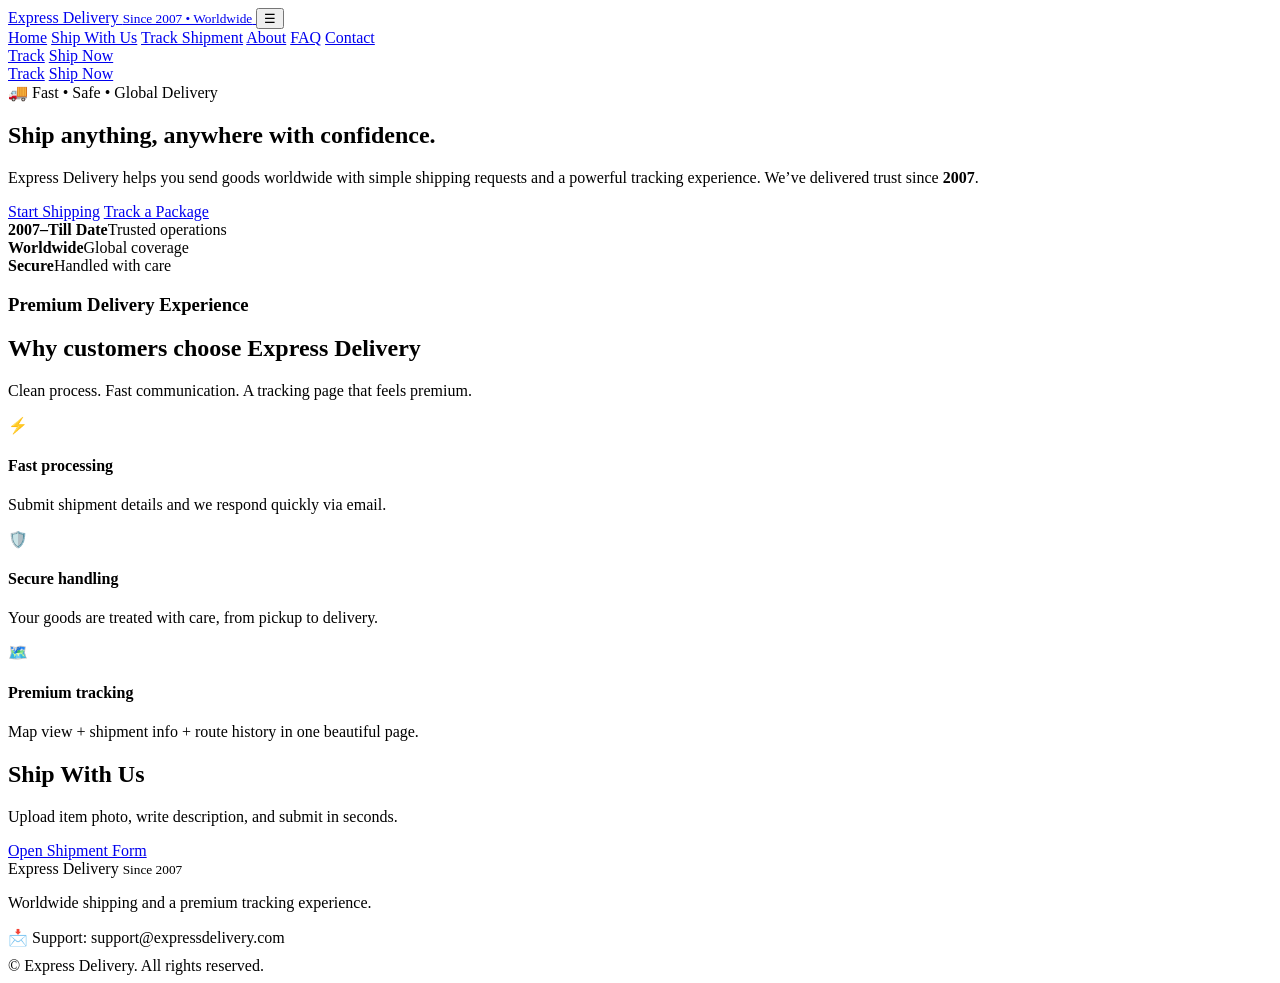
==== index.html @ 86e0e023 "Add files via upload" ====
<!doctype html>
<html lang="en">
<head>
  <meta charset="utf-8" />
  <meta name="viewport" content="width=device-width,initial-scale=1" />
  <title>Express Delivery | Worldwide Shipping & Tracking</title>
  <link rel="stylesheet" href="assets/css/style.css" />
</head>
<body>

<header class="nav">
  <div class="container nav-inner">
    <a class="brand" href="index.html">
      <div class="logo"></div>
      <span>Express Delivery <small>Since 2007 • Worldwide</small></span>
    </a>

    <button class="menu-btn" type="button" aria-label="Open menu" data-menu-btn>
      ☰
    </button>

    <nav class="nav-links" data-nav>
      <a href="index.html" class="active" >Home</a>
      <a href="ship.html">Ship With Us</a>
      <a href="track.html">Track Shipment</a>
      <a href="about.html">About</a>
      <a href="faq.html">FAQ</a>
      <a href="contact.html">Contact</a>

      <div class="nav-mobile-cta">
        <a class="btn ghost" href="track.html">Track</a>
        <a class="btn primary" href="ship.html">Ship Now</a>
      </div>
    </nav>

    <div class="nav-cta nav-cta-desktop">
      <a class="btn ghost" href="track.html">Track</a>
      <a class="btn primary" href="ship.html">Ship Now</a>
    </div>
  </div>
</header>

<main>
  <section class="hero">
    <div class="container hero-grid">
      <div>
        <div class="pill">🚚 Fast • Safe • Global Delivery</div>
        <h1 class="h1">Ship anything, anywhere  with confidence.</h1>
        <p class="lead">
          Express Delivery helps you send goods worldwide with simple shipping requests and a powerful tracking experience.
          We’ve delivered trust since <b>2007</b>.
        </p>

        <div class="hero-actions">
          <a class="btn primary" href="ship.html">Start Shipping</a>
          <a class="btn ghost" href="track.html">Track a Package</a>
        </div>

        <div class="metrics">
          <div class="metric"><b>2007–Till Date</b><span>Trusted operations</span></div>
          <div class="metric"><b>Worldwide</b><span>Global coverage</span></div>
          <div class="metric"><b>Secure</b><span>Handled with care</span></div>
        </div>
      </div>

      <div class="hero-card">
        <div class="hero-card-top">
          <h3>Premium Delivery Experience</h3>
        </div>

        <div class="slider" data-slider>
          <div class="slide active" style="background-image:url('assets/img/plane3.jpg')"></div>
          <div class="slide" style="background-image:url('assets/img/warehouse.jpg')"></div>
          <div class="slide" style="background-image:url('assets/img/ship-55.jpg')"></div>
          <div class="slider-controls" data-dots></div>
        </div>
      </div>

    </div>
  </section>

  <section class="section">
    <div class="container">
      <h2>Why customers choose Express Delivery</h2>
      <p class="sub">Clean process. Fast communication. A tracking page that feels premium.</p>

      <div class="cards">
        <div class="card">
          <div class="icon">⚡</div>
          <h4>Fast processing</h4>
          <p>Submit shipment details and we respond quickly via email.</p>
        </div>

        <div class="card">
          <div class="icon">🛡️</div>
          <h4>Secure handling</h4>
          <p>Your goods are treated with care, from pickup to delivery.</p>
        </div>

        <div class="card">
          <div class="icon">🗺️</div>
          <h4>Premium tracking</h4>
          <p>Map view + shipment info + route history in one beautiful page.</p>
        </div>
      </div>
    </div>
  </section>

  <section class="section">
    <div class="container split">
      <div class="panel">
        <div class="panel-pad">
          <h2>Ship With Us</h2>
          <p class="sub">Upload item photo, write description, and submit in seconds.</p>
          <a class="btn primary" href="ship.html">Open Shipment Form</a>
        </div>
      </div>

      <div class="panel imgbox" style="background-image:url('assets/img/customer\ care.jpg')"></div>
    </div>
  </section>
</main>

<footer class="footer">
  <div class="container footer-grid">
    <div>
      <div class="brand">
        <div class="logo"></div>
        <span>Express Delivery <small>Since 2007</small></span>
      </div>
      <p>Worldwide shipping and a premium tracking experience.</p>
    </div>

    <div>
      <div class="badge">📩 Support: support@expressdelivery.com</div>
      <div class="kicker" style="margin-top:10px;">© <span id="year"></span> Express Delivery. All rights reserved.</div>
    </div>
  </div>
</footer>

<script src="assets/js/main.js"></script>
<script src="assets/js/slider.js"></script>
<script src="assets/js/nav.js"></script>
</body>
</html>
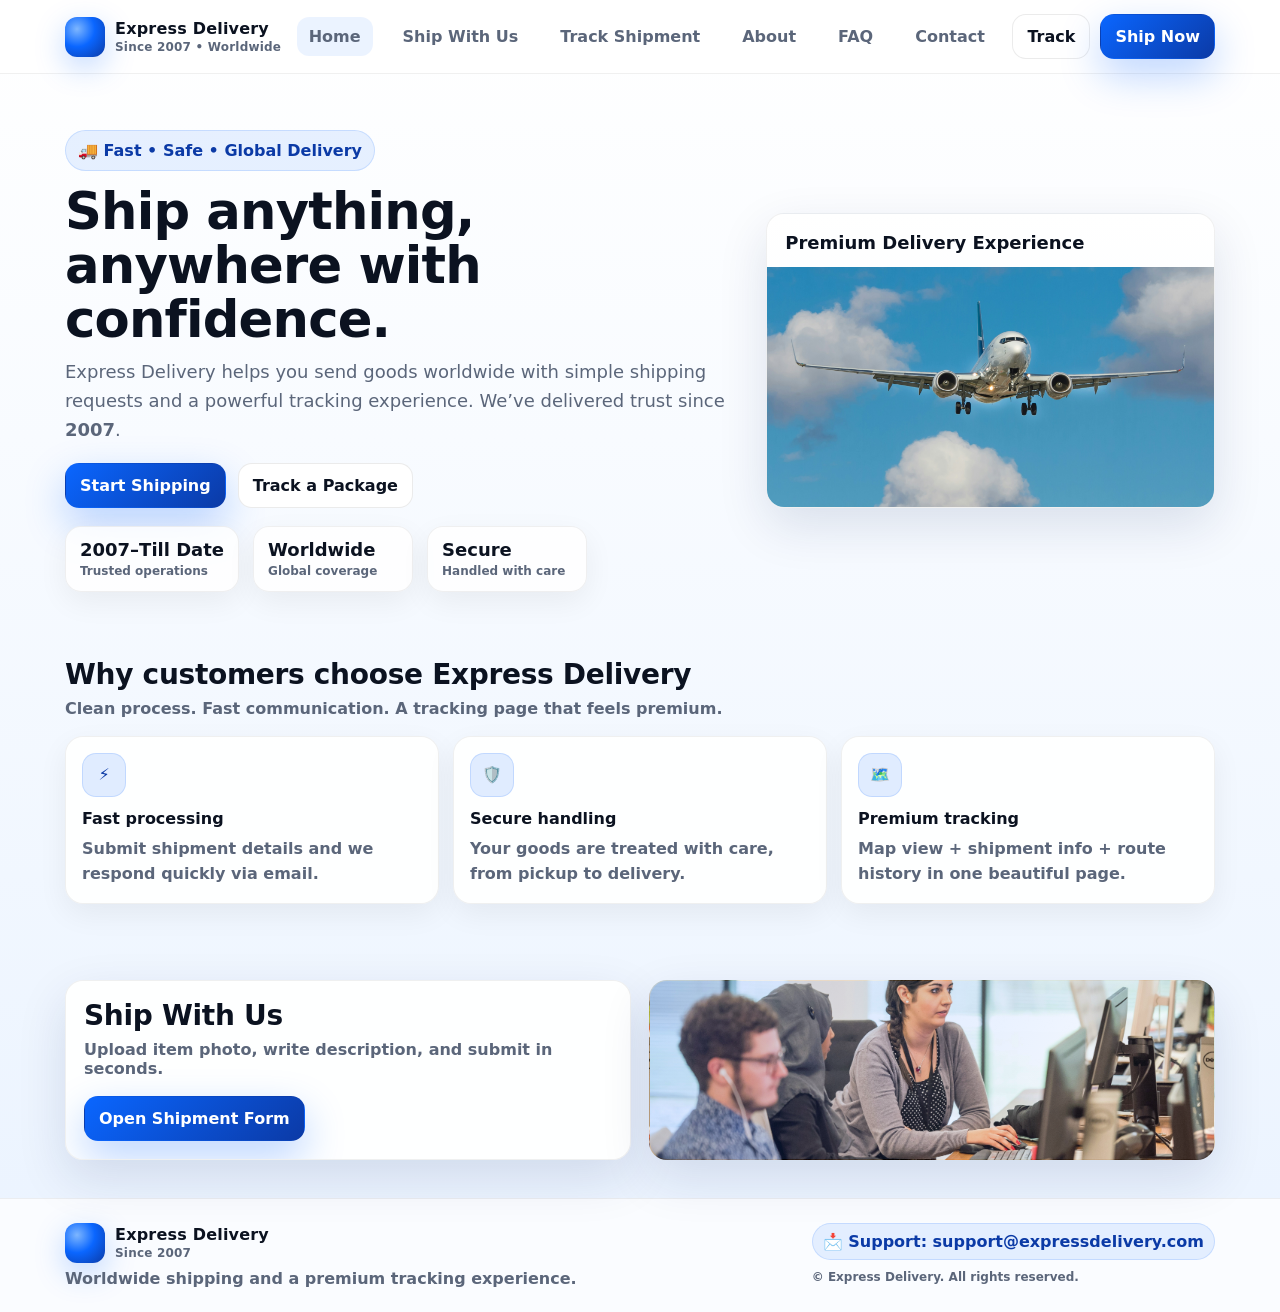
==== commit ac2a001a: "Add files via upload" ====
--- a/index.html
+++ b/index.html
@@ -4,7 +4,7 @@
   <meta charset="utf-8" />
   <meta name="viewport" content="width=device-width,initial-scale=1" />
   <title>Express Delivery | Worldwide Shipping & Tracking</title>
-  <link rel="stylesheet" href="assets/css/style.css" />
+  <link rel="stylesheet" href="style.css" />
 </head>
 <body>
 
@@ -69,9 +69,9 @@
         </div>
 
         <div class="slider" data-slider>
-          <div class="slide active" style="background-image:url('assets/img/plane3.jpg')"></div>
-          <div class="slide" style="background-image:url('assets/img/warehouse.jpg')"></div>
-          <div class="slide" style="background-image:url('assets/img/ship-55.jpg')"></div>
+          <div class="slide active" style="background-image:url('plane3.jpg')"></div>
+          <div class="slide" style="background-image:url('warehouse.jpg')"></div>
+          <div class="slide" style="background-image:url('ship-55.jpg')"></div>
           <div class="slider-controls" data-dots></div>
         </div>
       </div>
@@ -116,7 +116,7 @@
         </div>
       </div>
 
-      <div class="panel imgbox" style="background-image:url('assets/img/customer\ care.jpg')"></div>
+      <div class="panel imgbox" style="background-image:url('customer\ care.jpg')"></div>
     </div>
   </section>
 </main>
--- a/style.css
+++ b/style.css
@@ -0,0 +1,341 @@
+:root{
+  --blue:#0a66ff;
+  --blue2:#0b3aa6;
+  --sky:#eaf3ff;
+  --ink:#0b1220;
+  --muted:#5b667a;
+  --card:#ffffff;
+  --border:rgba(10,102,255,.14);
+  --shadow: 0 18px 50px rgba(12, 36, 92, .12);
+  --radius:18px;
+}
+
+*{box-sizing:border-box}
+html,body{margin:0;padding:0;font-family:system-ui,-apple-system,Segoe UI,Roboto,Arial,sans-serif;color:var(--ink);background:linear-gradient(180deg,#ffffff 0%, var(--sky) 100%);}
+a{color:inherit;text-decoration:none}
+img{max-width:100%;display:block}
+button,input,textarea{font:inherit}
+.container{width:min(1150px,92vw);margin-inline:auto}
+
+.nav{
+  position:sticky;top:0;z-index:50;
+  backdrop-filter: blur(10px);
+  background:rgba(255,255,255,.8);
+  border-bottom:1px solid rgba(0,0,0,.06);
+}
+.nav-inner{display:flex;align-items:center;justify-content:space-between;padding:14px 0;gap:14px}
+.brand{display:flex;align-items:center;gap:10px;font-weight:800;letter-spacing:.2px}
+.logo{
+  width:40px;height:40px;border-radius:12px;
+  background: radial-gradient(circle at 30% 30%, #7db6ff 0%, var(--blue) 45%, var(--blue2) 100%);
+  box-shadow:0 10px 30px rgba(10,102,255,.25);
+}
+.active {background:rgba(10,102,255,.08); color:var(--blue2)}
+.brand span small{display:block;font-weight:600;color:var(--muted);font-size:12px;margin-top:2px}
+.nav-links{display:flex;gap:18px;align-items:center;flex-wrap:wrap}
+.nav-links a{padding:10px 12px;border-radius:12px;color:var(--muted);font-weight:700}
+.nav-links a:hover{background:rgba(10,102,255,.08);color:var(--blue2)}
+.nav-cta{display:flex;gap:10px;align-items:center}
+.btn{
+  padding:12px 14px;border-radius:14px;border:1px solid transparent;
+  display:inline-flex;align-items:center;gap:10px;
+  font-weight:800;cursor:pointer;transition:.2s;
+}
+.btn.primary{background:linear-gradient(135deg,var(--blue) 0%,var(--blue2) 100%);color:white;box-shadow:0 16px 40px rgba(10,102,255,.28);}
+.btn.primary:hover{transform:translateY(-1px)}
+.btn.ghost{background:white;border:1px solid rgba(0,0,0,.08);color:var(--ink)}
+.btn.ghost:hover{border-color:rgba(10,102,255,.25);transform:translateY(-1px)}
+
+.hero{
+  padding:56px 0 28px;
+}
+.hero-grid{
+  display:grid;grid-template-columns:1.2fr .8fr;gap:28px;align-items:center;
+}
+.pill{
+  display:inline-flex;align-items:center;gap:10px;
+  padding:10px 12px;border-radius:999px;
+  background:rgba(10,102,255,.09);
+  border:1px solid var(--border);
+  color:var(--blue2);font-weight:800;
+}
+.h1{font-size:clamp(32px,4vw,52px);line-height:1.05;margin:14px 0 12px;font-weight:900;letter-spacing:-.8px}
+.lead{color:var(--muted);font-size:clamp(14px,1.6vw,18px);line-height:1.6;margin:0 0 18px}
+.hero-actions{display:flex;gap:12px;flex-wrap:wrap;margin:18px 0 0}
+.metrics{display:flex;gap:14px;flex-wrap:wrap;margin-top:18px}
+.metric{
+  background:rgba(255,255,255,.82);
+  border:1px solid rgba(0,0,0,.06);
+  box-shadow:0 10px 30px rgba(0,0,0,.06);
+  padding:12px 14px;border-radius:16px;min-width:160px;
+}
+.metric b{display:block;font-size:18px}
+.metric span{color:var(--muted);font-weight:700;font-size:12px}
+
+.hero-card{
+  background:linear-gradient(180deg,#ffffff 0%, #f7fbff 100%);
+  border:1px solid rgba(0,0,0,.06);
+  border-radius:var(--radius);
+  box-shadow:var(--shadow);
+  overflow:hidden;
+}
+.hero-card-top{padding:18px 18px 0}
+.hero-card-top h3{margin:0 0 6px;font-size:18px}
+.hero-card-top p{margin:0;color:var(--muted);font-weight:600;font-size:13px;line-height:1.5}
+.slider{
+  position:relative;height:240px;margin-top:14px;background:#eef6ff;
+}
+.slide{
+  position:absolute;inset:0;opacity:0;transform:scale(1.03);
+  transition:.5s ease;
+  background-size:cover;background-position:center;
+}
+.slide.active{opacity:1;transform:scale(1)}
+.slider-controls{
+  display:flex;gap:8px;position:absolute;bottom:12px;left:12px;
+}
+.dot{
+  width:10px;height:10px;border-radius:50%;
+  background:rgba(255,255,255,.6);
+  border:1px solid rgba(255,255,255,.85);
+  cursor:pointer;
+}
+.dot.active{background:white}
+
+.section{padding:38px 0}
+.section h2{margin:0 0 8px;font-size:28px;letter-spacing:-.3px}
+.section p.sub{margin:0 0 18px;color:var(--muted);font-weight:650}
+
+.cards{
+  display:grid;grid-template-columns:repeat(3,1fr);gap:14px;
+}
+.card{
+  background:rgba(255,255,255,.92);
+  border:1px solid rgba(0,0,0,.06);
+  border-radius:var(--radius);
+  padding:16px;
+  box-shadow:0 10px 30px rgba(0,0,0,.06);
+}
+.card h4{margin:0 0 8px}
+.card p{margin:0;color:var(--muted);line-height:1.6;font-weight:600}
+.icon{
+  width:44px;height:44px;border-radius:14px;margin-bottom:12px;
+  background:rgba(10,102,255,.12);
+  border:1px solid var(--border);
+  display:grid;place-items:center;
+  font-weight:900;color:var(--blue2);
+}
+
+.split{
+  display:grid;grid-template-columns:1fr 1fr;gap:18px;align-items:stretch;
+}
+.panel{
+  background:rgba(255,255,255,.92);
+  border:1px solid rgba(0,0,0,.06);
+  border-radius:var(--radius);
+  box-shadow:var(--shadow);
+  overflow:hidden;
+}
+.panel-pad{padding:18px}
+.panel .imgbox{height:100%;min-height:320px;background:#e9f3ff}
+.imgbox{
+  background-size:cover;background-position:center;
+  position:relative;
+}
+.imgbox::after{
+  content:"";
+  position:absolute;inset:0;
+  background:linear-gradient(120deg, rgba(10,102,255,.20), rgba(255,255,255,.05));
+}
+.form{
+  display:grid;gap:12px;
+}
+.label{font-weight:850;font-size:13px}
+.field{
+  width:100%;
+  padding:12px 12px;border-radius:14px;
+  border:1px solid rgba(0,0,0,.10);
+  outline:none;background:white;
+}
+.field:focus{border-color:rgba(10,102,255,.45);box-shadow:0 0 0 4px rgba(10,102,255,.12)}
+.row2{display:grid;grid-template-columns:1fr 1fr;gap:10px}
+
+.notice{
+  padding:14px;border-radius:16px;
+  background:rgba(10,102,255,.08);
+  border:1px solid var(--border);
+  color:var(--blue2);
+  font-weight:750;
+}
+
+.footer{
+  padding:24px 0;
+  border-top:1px solid rgba(0,0,0,.06);
+  background:rgba(255,255,255,.75);
+}
+.footer-grid{display:flex;align-items:flex-start;justify-content:space-between;gap:14px;flex-wrap:wrap}
+.footer p{margin:6px 0 0;color:var(--muted);font-weight:650}
+.badge{display:inline-flex;gap:8px;align-items:center;padding:8px 10px;border-radius:999px;background:rgba(10,102,255,.09);border:1px solid var(--border);font-weight:850;color:var(--blue2)}
+.kicker{color:var(--muted);font-weight:700;font-size:12px}
+
+.pagehead{
+  padding:36px 0 10px;
+}
+.pagehead h1{margin:0 0 8px;font-size:36px;letter-spacing:-.4px}
+.pagehead p{margin:0;color:var(--muted);font-weight:650;line-height:1.6}
+
+.tracking-layout{
+  display:grid;grid-template-columns:1.3fr .7fr;gap:14px;align-items:stretch;
+}
+.mapWrap{
+  background:rgba(255,255,255,.92);
+  border:1px solid rgba(0,0,0,.06);
+  border-radius:var(--radius);
+  box-shadow:var(--shadow);
+  overflow:hidden;
+}
+#map{height:520px;width:100%}
+.side{
+  display:grid;gap:14px;
+}
+.infoCard{
+  background:rgba(255,255,255,.92);
+  border:1px solid rgba(0,0,0,.06);
+  border-radius:var(--radius);
+  padding:14px;
+  box-shadow:0 10px 30px rgba(0,0,0,.06);
+}
+.infoCard h3{margin:0 0 8px;font-size:16px}
+.kv{display:grid;gap:6px}
+.kv div{display:flex;justify-content:space-between;gap:8px;font-weight:700;color:var(--muted)}
+.kv b{color:var(--ink)}
+.timeline{
+  display:grid;gap:10px;margin-top:8px;
+}
+.step{
+  display:flex;gap:10px;align-items:flex-start;
+}
+.bullet{
+  width:12px;height:12px;border-radius:50%;
+  background:var(--blue);
+  box-shadow:0 0 0 6px rgba(10,102,255,.15);
+  margin-top:4px;
+}
+.step small{display:block;color:var(--muted);font-weight:700}
+
+.blinkDot{
+  width:14px;height:14px;border-radius:50%;
+  background:var(--blue);
+  box-shadow:0 0 0 0 rgba(10,102,255,.55);
+  animation:pulse 1.4s infinite;
+  border:2px solid white;
+}
+@keyframes pulse{
+  0%{box-shadow:0 0 0 0 rgba(10,102,255,.55)}
+  70%{box-shadow:0 0 0 14px rgba(10,102,255,0)}
+  100%{box-shadow:0 0 0 0 rgba(10,102,255,0)}
+}
+
+@media (max-width: 900px){
+  .hero-grid{grid-template-columns:1fr}
+  .cards{grid-template-columns:1fr}
+  .split{grid-template-columns:1fr}
+  .tracking-layout{grid-template-columns:1fr}
+  #map{height:420px}
+}
+
+
+/* ===== Mobile Nav Fix ===== */
+.menu-btn{
+  display:none;
+  border:1px solid rgba(0,0,0,.10);
+  background:white;
+  padding:10px 12px;
+  border-radius:12px;
+  font-weight:900;
+  cursor:pointer;
+}
+
+.nav-mobile-cta{display:none; gap:10px; margin-top:10px;}
+
+/* Better small screens */
+@media (max-width: 900px){
+  .nav-inner{gap:10px}
+  .nav-cta-desktop{display:none;}
+  .menu-btn{display:inline-flex; align-items:center; justify-content:center;}
+
+  /* Turn nav into a dropdown panel */
+  .nav-links{
+    position:absolute;
+    left:4vw; right:4vw;
+    top:72px;
+    display:none;
+    flex-direction:column;
+    gap:8px;
+    padding:12px;
+    background:rgba(255,255,255,.96);
+    border:1px solid rgba(0,0,0,.08);
+    border-radius:16px;
+    box-shadow:0 18px 50px rgba(0,0,0,.12);
+  }
+  .nav-links.open{display:flex;}
+
+  .nav-links a{width:100%}
+  .nav-mobile-cta{display:flex; flex-wrap:wrap;}
+}
+
+/* Extra small phones */
+@media (max-width: 480px){
+  .metric{min-width:unset; width:100%}
+  .hero-actions .btn{width:100%; justify-content:center}
+}
+
+.step {
+  display: flex;
+  gap: 12px;
+  margin-bottom: 16px;
+  align-items: flex-start;
+}
+
+.step .bullet {
+  width: 14px;
+  height: 14px;
+  min-width: 14px;
+  border-radius: 50%;
+  margin-top: 4px;
+  background: gray;
+}
+
+.step.passed .bullet {
+  background: green;
+}
+
+.step.current .bullet {
+  background: blue;
+  box-shadow: 0 0 0 6px rgba(0, 102, 255, 0.15);
+}
+
+.step.upcoming .bullet {
+  background: gray;
+}
+
+.step.passed b,
+.step.passed small {
+  color: green;
+}
+
+.step.current b,
+.step.current small {
+  color: blue;
+}
+
+.step.warning b,
+.step.warning small {
+  color: red;
+}
+
+
+.step.upcoming b,
+.step.upcoming small {
+  color: #666;
+}
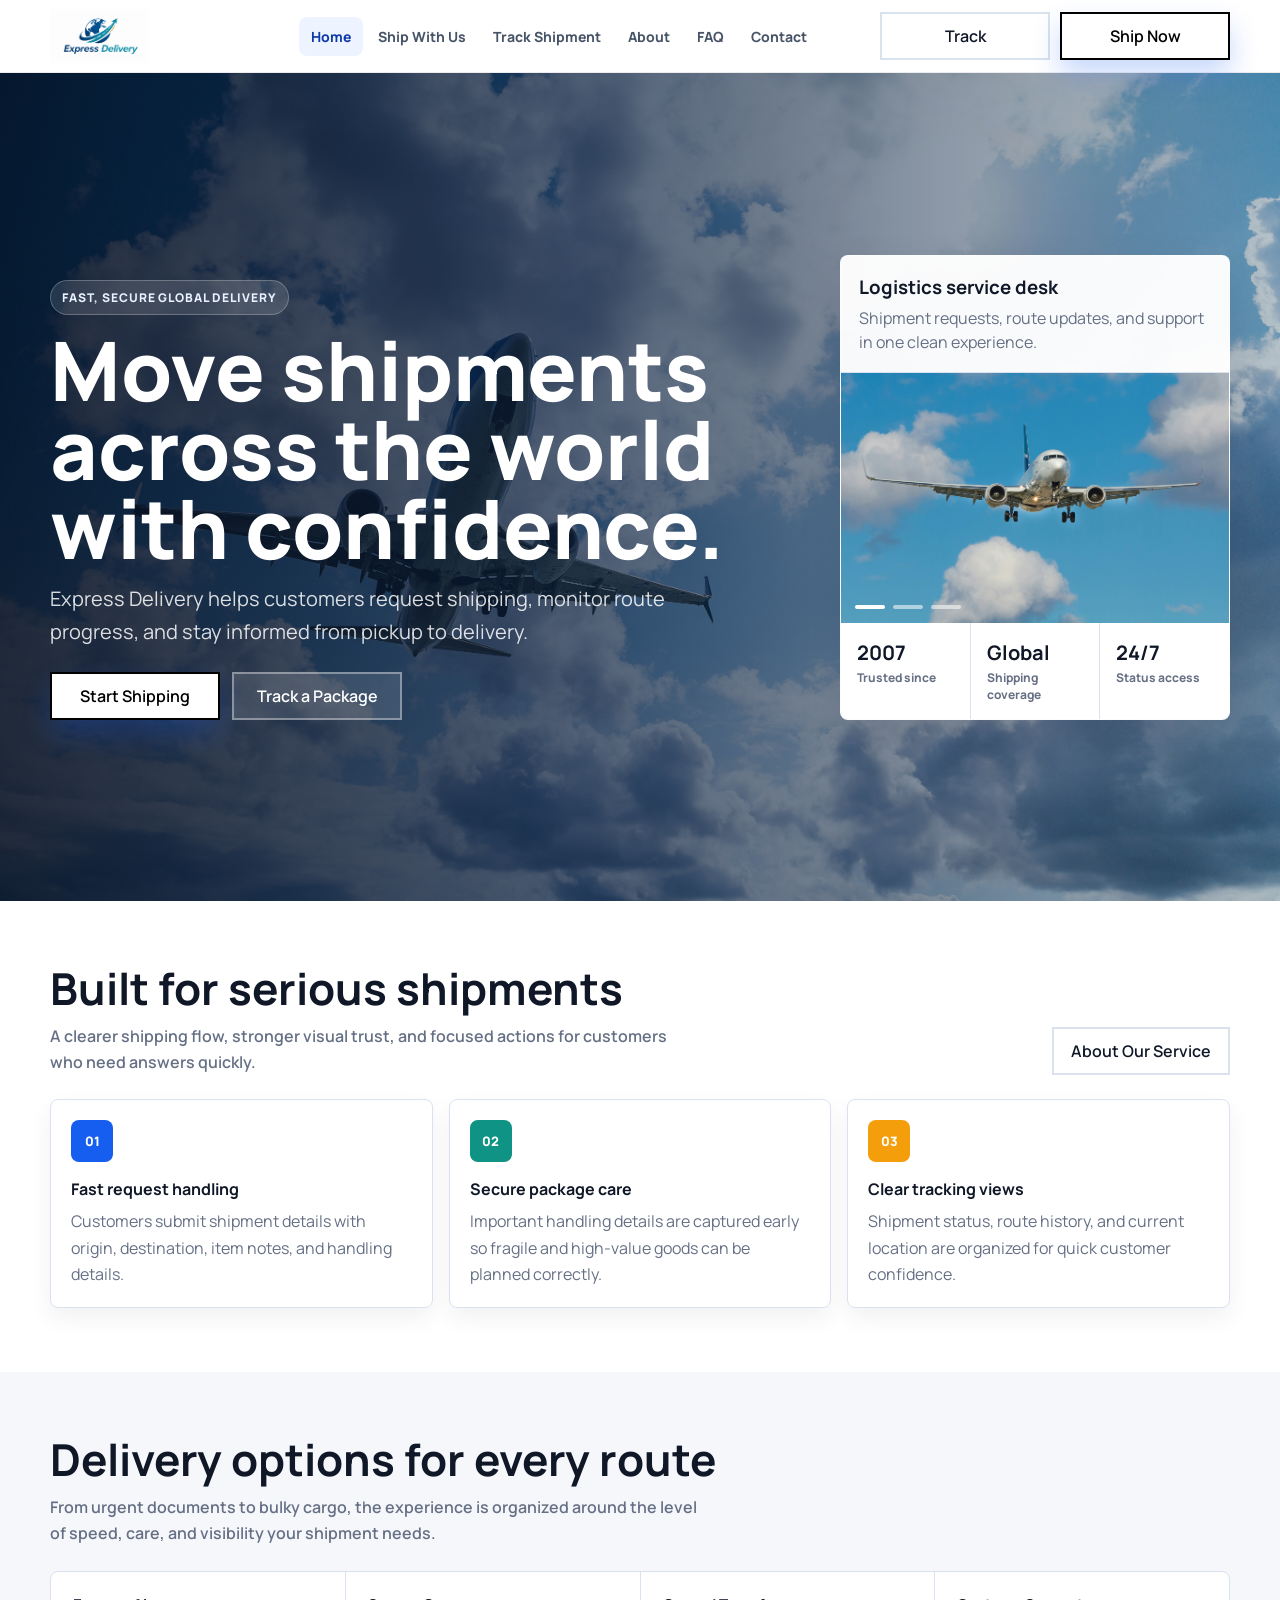
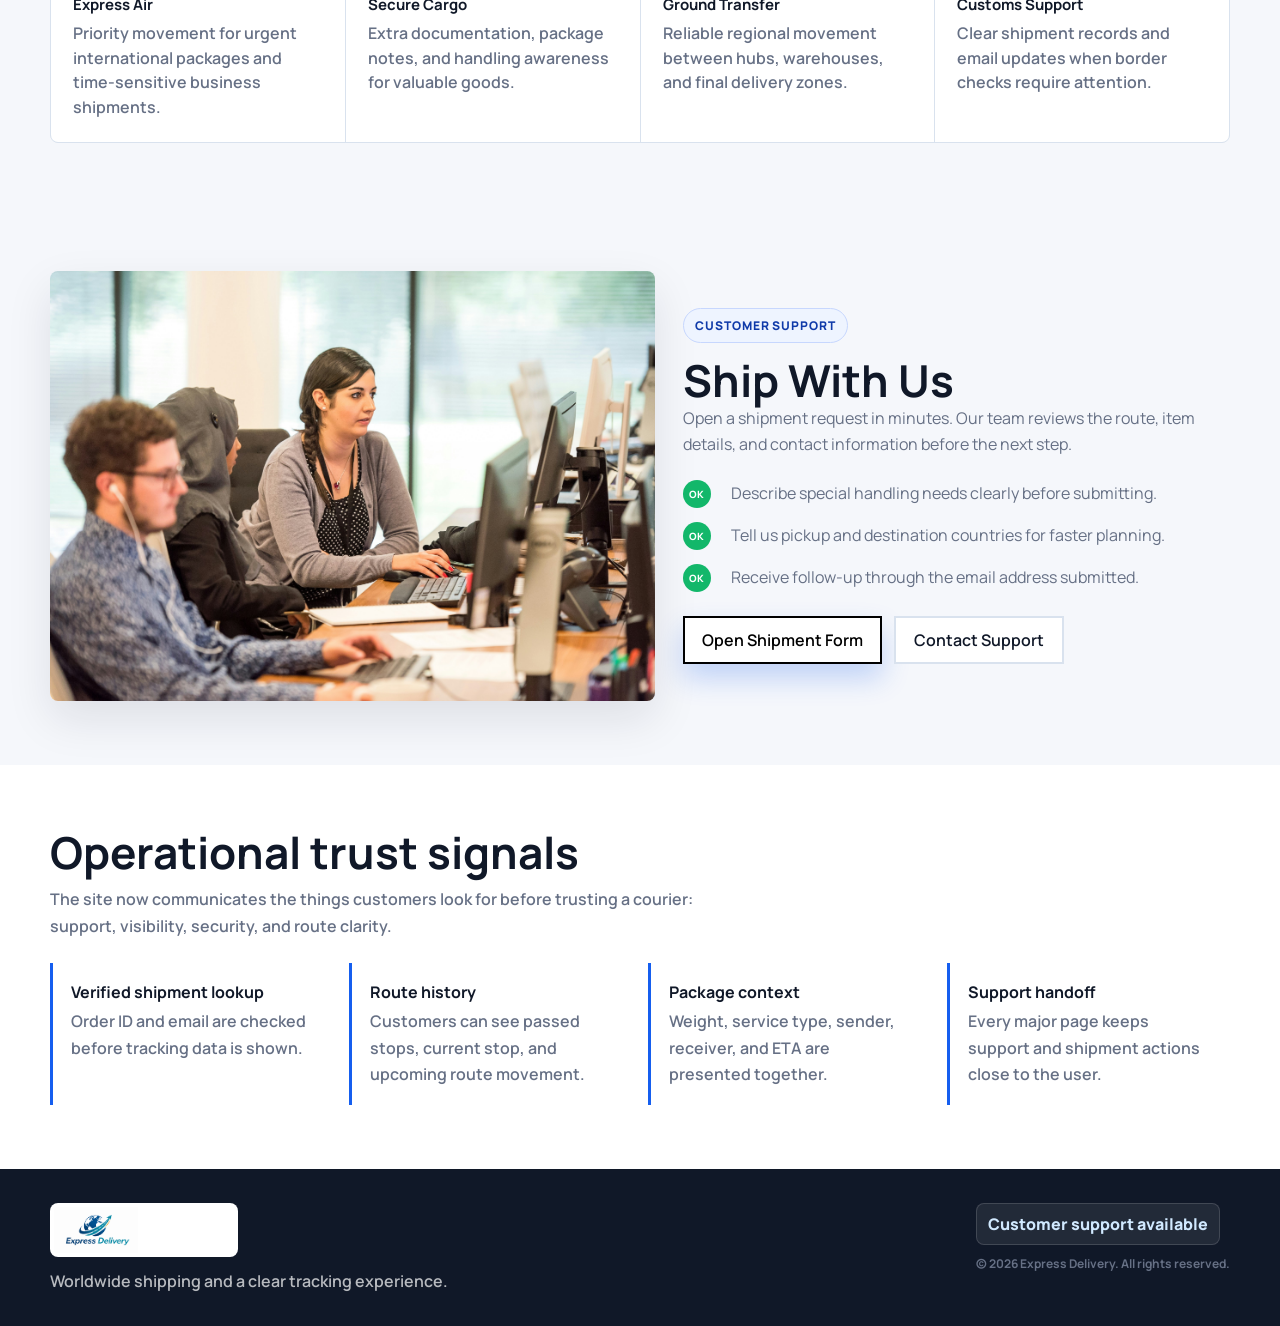
==== commit 9f3ed596: "Add files via upload" ====
--- a/index.html
+++ b/index.html
@@ -4,142 +4,173 @@
   <meta charset="utf-8" />
   <meta name="viewport" content="width=device-width,initial-scale=1" />
   <title>Express Delivery | Worldwide Shipping & Tracking</title>
+  <link rel="icon" type="image/svg+xml" href="assets/favicon.svg" />
   <link rel="stylesheet" href="style.css" />
 </head>
 <body>
+  <header class="nav">
+    <div class="container nav-inner">
+      <a class="brand" href="index.html">
+        <img class="brand-logo" src="assets/express-delivery-logo.png" alt="Express Delivery logo" />
+      </a>
 
-<header class="nav">
-  <div class="container nav-inner">
-    <a class="brand" href="index.html">
-      <div class="logo"></div>
-      <span>Express Delivery <small>Since 2007 • Worldwide</small></span>
-    </a>
+      <button class="menu-btn" type="button" aria-label="Open menu" data-menu-btn>&#9776;</button>
 
-    <button class="menu-btn" type="button" aria-label="Open menu" data-menu-btn>
-      ☰
-    </button>
+      <nav class="nav-links" data-nav>
+        <a href="index.html" class="active">Home</a>
+        <a href="ship.html">Ship With Us</a>
+        <a href="track.html">Track Shipment</a>
+        <a href="about.html">About</a>
+        <a href="faq.html">FAQ</a>
+        <a href="contact.html">Contact</a>
+        <div class="nav-mobile-cta">
+          <a class="btn ghost" href="track.html">Track</a>
+          <a class="btn primary" href="ship.html">Ship Now</a>
+        </div>
+      </nav>
 
-    <nav class="nav-links" data-nav>
-      <a href="index.html" class="active" >Home</a>
-      <a href="ship.html">Ship With Us</a>
-      <a href="track.html">Track Shipment</a>
-      <a href="about.html">About</a>
-      <a href="faq.html">FAQ</a>
-      <a href="contact.html">Contact</a>
-
-      <div class="nav-mobile-cta">
+      <div class="nav-cta nav-cta-desktop">
         <a class="btn ghost" href="track.html">Track</a>
         <a class="btn primary" href="ship.html">Ship Now</a>
       </div>
-    </nav>
+    </div>
+  </header>
 
-    <div class="nav-cta nav-cta-desktop">
-      <a class="btn ghost" href="track.html">Track</a>
-      <a class="btn primary" href="ship.html">Ship Now</a>
-    </div>
-  </div>
-</header>
-
-<main>
-  <section class="hero">
-    <div class="container hero-grid">
-      <div>
-        <div class="pill">🚚 Fast • Safe • Global Delivery</div>
-        <h1 class="h1">Ship anything, anywhere  with confidence.</h1>
-        <p class="lead">
-          Express Delivery helps you send goods worldwide with simple shipping requests and a powerful tracking experience.
-          We’ve delivered trust since <b>2007</b>.
-        </p>
-
-        <div class="hero-actions">
-          <a class="btn primary" href="ship.html">Start Shipping</a>
-          <a class="btn ghost" href="track.html">Track a Package</a>
+  <main>
+    <section class="hero">
+      <div class="container hero-grid">
+        <div>
+          <div class="eyebrow">Fast, secure global delivery</div>
+          <h1 class="h1">Move shipments across the world with confidence.</h1>
+          <p class="lead">
+            Express Delivery helps customers request shipping, monitor route progress, and stay informed from pickup to delivery.
+          </p>
+          <div class="hero-actions">
+            <a class="btn primary" href="ship.html">Start Shipping</a>
+            <a class="btn ghost" href="track.html">Track a Package</a>
+          </div>
         </div>
 
-        <div class="metrics">
-          <div class="metric"><b>2007–Till Date</b><span>Trusted operations</span></div>
-          <div class="metric"><b>Worldwide</b><span>Global coverage</span></div>
-          <div class="metric"><b>Secure</b><span>Handled with care</span></div>
+        <aside class="hero-panel">
+          <div class="hero-panel-header">
+            <h3>Logistics service desk</h3>
+            <p>Shipment requests, route updates, and support in one clean experience.</p>
+          </div>
+          <div class="slider" data-slider>
+            <div class="slide active" style="background-image:url('plane3.jpg')"></div>
+            <div class="slide" style="background-image:url('warehouse.jpg')"></div>
+            <div class="slide" style="background-image:url('ship-55.jpg')"></div>
+            <div class="slider-controls" data-dots></div>
+          </div>
+          <div class="metrics">
+            <div class="metric"><b>2007</b><span>Trusted since</span></div>
+            <div class="metric"><b>Global</b><span>Shipping coverage</span></div>
+            <div class="metric"><b>24/7</b><span>Status access</span></div>
+          </div>
+        </aside>
+      </div>
+    </section>
+
+    <section class="section">
+      <div class="container">
+        <div class="section-head">
+          <div>
+            <h2>Built for serious shipments</h2>
+            <p class="sub">A clearer shipping flow, stronger visual trust, and focused actions for customers who need answers quickly.</p>
+          </div>
+          <a class="btn ghost" href="about.html">About Our Service</a>
+        </div>
+
+        <div class="cards">
+          <article class="card">
+            <div class="icon">01</div>
+            <h4>Fast request handling</h4>
+            <p>Customers submit shipment details with origin, destination, item notes, and handling details.</p>
+          </article>
+          <article class="card">
+            <div class="icon" style="background:var(--teal)">02</div>
+            <h4>Secure package care</h4>
+            <p>Important handling details are captured early so fragile and high-value goods can be planned correctly.</p>
+          </article>
+          <article class="card">
+            <div class="icon" style="background:var(--gold)">03</div>
+            <h4>Clear tracking views</h4>
+            <p>Shipment status, route history, and current location are organized for quick customer confidence.</p>
+          </article>
         </div>
       </div>
+    </section>
 
-      <div class="hero-card">
-        <div class="hero-card-top">
-          <h3>Premium Delivery Experience</h3>
+    <section class="section alt">
+      <div class="container">
+        <div class="section-head">
+          <div>
+            <h2>Delivery options for every route</h2>
+            <p class="sub">From urgent documents to bulky cargo, the experience is organized around the level of speed, care, and visibility your shipment needs.</p>
+          </div>
         </div>
-
-        <div class="slider" data-slider>
-          <div class="slide active" style="background-image:url('plane3.jpg')"></div>
-          <div class="slide" style="background-image:url('warehouse.jpg')"></div>
-          <div class="slide" style="background-image:url('ship-55.jpg')"></div>
-          <div class="slider-controls" data-dots></div>
+        <div class="service-band">
+          <div class="service-cell"><strong>Express Air</strong><span>Priority movement for urgent international packages and time-sensitive business shipments.</span></div>
+          <div class="service-cell"><strong>Secure Cargo</strong><span>Extra documentation, package notes, and handling awareness for valuable goods.</span></div>
+          <div class="service-cell"><strong>Ground Transfer</strong><span>Reliable regional movement between hubs, warehouses, and final delivery zones.</span></div>
+          <div class="service-cell"><strong>Customs Support</strong><span>Clear shipment records and email updates when border checks require attention.</span></div>
         </div>
       </div>
+    </section>
 
-    </div>
-  </section>
-
-  <section class="section">
-    <div class="container">
-      <h2>Why customers choose Express Delivery</h2>
-      <p class="sub">Clean process. Fast communication. A tracking page that feels premium.</p>
-
-      <div class="cards">
-        <div class="card">
-          <div class="icon">⚡</div>
-          <h4>Fast processing</h4>
-          <p>Submit shipment details and we respond quickly via email.</p>
-        </div>
-
-        <div class="card">
-          <div class="icon">🛡️</div>
-          <h4>Secure handling</h4>
-          <p>Your goods are treated with care, from pickup to delivery.</p>
-        </div>
-
-        <div class="card">
-          <div class="icon">🗺️</div>
-          <h4>Premium tracking</h4>
-          <p>Map view + shipment info + route history in one beautiful page.</p>
+    <section class="section alt">
+      <div class="container feature">
+        <div class="feature-media" style="background-image:url('customer care.jpg')"></div>
+        <div class="feature-copy">
+          <div class="eyebrow" style="color:var(--blue-dark);background:#eef4ff;border-color:#c7d7fe">Customer support</div>
+          <h2 style="margin-top:14px">Ship With Us</h2>
+          <p>Open a shipment request in minutes. Our team reviews the route, item details, and contact information before the next step.</p>
+          <div class="feature-list">
+            <div class="feature-row"><span class="check">OK</span><p>Describe special handling needs clearly before submitting.</p></div>
+            <div class="feature-row"><span class="check">OK</span><p>Tell us pickup and destination countries for faster planning.</p></div>
+            <div class="feature-row"><span class="check">OK</span><p>Receive follow-up through the email address submitted.</p></div>
+          </div>
+          <div class="actions">
+            <a class="btn primary" href="ship.html">Open Shipment Form</a>
+            <a class="btn ghost" href="contact.html">Contact Support</a>
+          </div>
         </div>
       </div>
-    </div>
-  </section>
+    </section>
 
-  <section class="section">
-    <div class="container split">
-      <div class="panel">
-        <div class="panel-pad">
-          <h2>Ship With Us</h2>
-          <p class="sub">Upload item photo, write description, and submit in seconds.</p>
-          <a class="btn primary" href="ship.html">Open Shipment Form</a>
+    <section class="section">
+      <div class="container">
+        <div class="section-head">
+          <div>
+            <h2>Operational trust signals</h2>
+            <p class="sub">The site now communicates the things customers look for before trusting a courier: support, visibility, security, and route clarity.</p>
+          </div>
+        </div>
+        <div class="trust-grid">
+          <div class="trust-item"><b>Verified shipment lookup</b><span class="sub">Order ID and email are checked before tracking data is shown.</span></div>
+          <div class="trust-item"><b>Route history</b><span class="sub">Customers can see passed stops, current stop, and upcoming route movement.</span></div>
+          <div class="trust-item"><b>Package context</b><span class="sub">Weight, service type, sender, receiver, and ETA are presented together.</span></div>
+          <div class="trust-item"><b>Support handoff</b><span class="sub">Every major page keeps support and shipment actions close to the user.</span></div>
         </div>
       </div>
+    </section>
+  </main>
 
-      <div class="panel imgbox" style="background-image:url('customer\ care.jpg')"></div>
+  <footer class="footer">
+    <div class="container footer-grid">
+      <div>
+        <div class="brand"><img class="brand-logo" src="assets/express-delivery-logo.png" alt="Express Delivery logo" /></div>
+        <p>Worldwide shipping and a clear tracking experience.</p>
+      </div>
+      <div>
+        <div class="badge">Customer support available</div>
+        <div class="kicker" style="margin-top:10px;">&copy; <span id="year"></span> Express Delivery. All rights reserved.</div>
+      </div>
     </div>
-  </section>
-</main>
+  </footer>
 
-<footer class="footer">
-  <div class="container footer-grid">
-    <div>
-      <div class="brand">
-        <div class="logo"></div>
-        <span>Express Delivery <small>Since 2007</small></span>
-      </div>
-      <p>Worldwide shipping and a premium tracking experience.</p>
-    </div>
-
-    <div>
-      <div class="badge">📩 Support: support@expressdelivery.com</div>
-      <div class="kicker" style="margin-top:10px;">© <span id="year"></span> Express Delivery. All rights reserved.</div>
-    </div>
-  </div>
-</footer>
-
-<script src="assets/js/main.js"></script>
-<script src="assets/js/slider.js"></script>
-<script src="assets/js/nav.js"></script>
+  <script src="main.js"></script>
+  <script src="slider.js"></script>
+  <script src="nav.js"></script>
 </body>
 </html>
--- a/style.css
+++ b/style.css
@@ -1,341 +1,1473 @@
-:root{
-  --blue:#0a66ff;
-  --blue2:#0b3aa6;
-  --sky:#eaf3ff;
-  --ink:#0b1220;
-  --muted:#5b667a;
-  --card:#ffffff;
-  --border:rgba(10,102,255,.14);
-  --shadow: 0 18px 50px rgba(12, 36, 92, .12);
-  --radius:18px;
-}
-
-*{box-sizing:border-box}
-html,body{margin:0;padding:0;font-family:system-ui,-apple-system,Segoe UI,Roboto,Arial,sans-serif;color:var(--ink);background:linear-gradient(180deg,#ffffff 0%, var(--sky) 100%);}
-a{color:inherit;text-decoration:none}
-img{max-width:100%;display:block}
-button,input,textarea{font:inherit}
-.container{width:min(1150px,92vw);margin-inline:auto}
-
-.nav{
-  position:sticky;top:0;z-index:50;
+@import url("https://fonts.googleapis.com/css2?family=Manrope:wght@400;500;600;700;800;900&display=swap");
+
+:root {
+  --ink: #101828;
+  --muted: #667085;
+  --soft: #f5f7fb;
+  --surface: #ffffff;
+  --line: #d9e2ee;
+  --blue: #155eef;
+  --blue-dark: #0f3aa9;
+  --teal: #0e9384;
+  --gold: #f59e0b;
+  --green: #12b76a;
+  --red: #d92d20;
+  --shadow: 0 18px 45px rgba(16, 24, 40, 0.1);
+  --radius: 8px;
+}
+
+*,
+*::before,
+*::after {
+  box-sizing: border-box;
+}
+
+html {
+  scroll-behavior: smooth;
+}
+
+body {
+  margin: 0;
+  font-family: "Manrope", ui-sans-serif, system-ui, -apple-system, BlinkMacSystemFont, "Segoe UI", Arial, sans-serif;
+  color: var(--ink);
+  background: #fff;
+  animation: fadeIn .45s ease both;
+  overflow-x: hidden;
+}
+
+a {
+  color: inherit;
+  text-decoration: none;
+}
+
+img {
+  display: block;
+  max-width: 100%;
+}
+
+button,
+input,
+textarea,
+select {
+  font: inherit;
+}
+
+.container {
+  width: min(1180px, calc(100% - 32px));
+  margin-inline: auto;
+}
+
+.nav {
+  position: sticky;
+  top: 0;
+  z-index: 50;
+  background: rgba(255, 255, 255, 0.94);
+  border-bottom: 1px solid rgba(16, 24, 40, 0.08);
+  backdrop-filter: blur(14px);
+  overflow: visible;
+}
+
+.nav-inner {
+  min-height: 72px;
+  display: flex;
+  align-items: center;
+  justify-content: space-between;
+  gap: 18px;
+  position: relative;
+}
+
+.brand {
+  display: inline-flex;
+  align-items: center;
+  gap: 11px;
+  font-weight: 850;
+  min-width: 0;
+  flex: 0 1 auto;
+}
+
+.brand-logo {
+  width: clamp(142px, 18vw, 188px);
+  height: 54px;
+  object-fit: contain;
+  object-position: left center;
+}
+
+.footer .brand-logo {
+  padding: 4px;
+  border-radius: var(--radius);
+  background: #fff;
+}
+
+.logo {
+  width: 42px;
+  height: 42px;
+  border-radius: var(--radius);
+  background:
+    linear-gradient(135deg, rgba(255,255,255,.85) 0 18%, transparent 18% 100%),
+    linear-gradient(135deg, var(--blue) 0%, var(--teal) 100%);
+  box-shadow: 0 12px 26px rgba(21, 94, 239, 0.23);
+}
+
+.brand small {
+  display: block;
+  margin-top: 2px;
+  color: var(--muted);
+  font-size: 12px;
+  font-weight: 700;
+}
+
+.nav-links {
+  display: flex;
+  align-items: center;
+  gap: 3px;
+}
+
+.nav-links a {
+  padding: 10px 12px;
+  border-radius: var(--radius);
+  color: #475467;
+  font-size: 14px;
+  font-weight: 750;
+}
+
+.nav-links a:hover,
+.nav-links a.active {
+  color: var(--blue-dark);
+  background: #eef4ff;
+}
+
+.nav-cta,
+.nav-mobile-cta {
+  display: flex;
+  align-items: center;
+  gap: 10px;
+}
+
+.nav-mobile-cta,
+.menu-btn {
+  display: none;
+}
+
+.btn {
+  align-items: center;
+  background-color: #fff;
+  border: 2px solid #000;
+  box-sizing: border-box;
+  color: #000;
+  cursor: pointer;
+  display: inline-flex;
+  fill: #000;
+  font-family: "Manrope", Inter, sans-serif;
+  font-size: 16px;
+  font-weight: 600;
+  height: 48px;
+  align-items: center;
+  justify-content: center;
+  letter-spacing: 0;
+  line-height: 24px;
+  min-width: 140px;
+  outline: 0;
+  padding: 0 17px;
+  text-align: center;
+  text-decoration: none;
+  transition: all .3s;
+  user-select: none;
+  -webkit-user-select: none;
+  touch-action: manipulation;
+}
+
+.btn:focus {
+  color: #171e29;
+}
+
+.btn:hover,
+.btn:active {
+  border-color: #06f;
+  color: #06f;
+  fill: #06f;
+  transform: translateY(-1px);
+}
+
+.btn:disabled {
+  cursor: wait;
+  opacity: .72;
+}
+
+.btn.primary {
+  color: #000;
+  background: #fff;
+  box-shadow: 0 14px 28px rgba(21, 94, 239, .24);
+}
+
+.btn.ghost {
+  color: var(--ink);
+  background: #fff;
+  border-color: var(--line);
+}
+
+.btn.block {
+  width: 100%;
+}
+
+.hero {
+  min-height: calc(100vh - 72px);
+  display: flex;
+  align-items: center;
+  padding: 44px 0;
+  color: #fff;
+  background:
+    linear-gradient(90deg, rgba(5, 13, 31, .86) 0%, rgba(8, 28, 60, .68) 45%, rgba(8, 28, 60, .24) 100%),
+    url("plane1.jpg") center / cover;
+}
+
+.hero .eyebrow,
+.hero .h1,
+.hero .lead,
+.hero .hero-actions,
+.hero-panel {
+  animation: riseIn .7s ease both;
+}
+
+.hero .h1 { animation-delay: .08s; }
+.hero .lead { animation-delay: .16s; }
+.hero .hero-actions { animation-delay: .24s; }
+.hero-panel { animation-delay: .18s; }
+
+.hero-grid {
+  display: grid;
+  grid-template-columns: minmax(0, 1fr) 390px;
+  gap: 36px;
+  align-items: end;
+}
+
+.eyebrow,
+.pill {
+  display: inline-flex;
+  align-items: center;
+  gap: 8px;
+  width: fit-content;
+  padding: 8px 11px;
+  border: 1px solid rgba(255, 255, 255, .24);
+  border-radius: 999px;
+  color: #eaf2ff;
+  background: rgba(255, 255, 255, .12);
+  font-size: 12px;
+  font-weight: 850;
+  text-transform: uppercase;
+  letter-spacing: .08em;
+}
+
+.h1 {
+  max-width: 780px;
+  margin: 16px 0 14px;
+  font-size: clamp(42px, 7vw, 82px);
+  line-height: .96;
+  font-weight: 900;
+}
+
+.lead {
+  max-width: 670px;
+  margin: 0;
+  color: rgba(255, 255, 255, .84);
+  font-size: clamp(16px, 2vw, 20px);
+  line-height: 1.65;
+}
+
+.hero-actions,
+.actions {
+  display: flex;
+  flex-wrap: wrap;
+  gap: 12px;
+  margin-top: 24px;
+}
+
+.hero .btn.ghost {
+  color: #fff;
+  background: rgba(255, 255, 255, .12);
+  border-color: rgba(255, 255, 255, .38);
+}
+
+.hero .btn.ghost:hover,
+.hero .btn.ghost:active {
+  color: #fff;
+  border-color: #fff;
+  fill: #fff;
+}
+
+.hero-panel {
+  color: var(--ink);
+  background: rgba(255, 255, 255, .96);
+  border: 1px solid rgba(255,255,255,.35);
+  border-radius: var(--radius);
+  overflow: hidden;
+  box-shadow: var(--shadow);
+}
+
+.hero-panel-header {
+  padding: 18px;
+  border-bottom: 1px solid var(--line);
+}
+
+.hero-panel-header h3,
+.section h2,
+.pagehead h1 {
+  margin: 0;
+}
+
+.hero-panel-header p {
+  margin: 6px 0 0;
+  color: var(--muted);
+  line-height: 1.5;
+}
+
+.slider {
+  position: relative;
+  height: 250px;
+  background: #eaf0f7;
+}
+
+.slide {
+  position: absolute;
+  inset: 0;
+  opacity: 0;
+  transform: scale(1.03);
+  transition: opacity .55s ease, transform .55s ease;
+  background-position: center;
+  background-size: cover;
+}
+
+.slide.active {
+  opacity: 1;
+  transform: scale(1);
+}
+
+.slider-controls {
+  position: absolute;
+  left: 14px;
+  bottom: 14px;
+  display: flex;
+  gap: 8px;
+}
+
+.dot {
+  width: 30px;
+  height: 4px;
+  padding: 0;
+  border: 0;
+  border-radius: 999px;
+  background: rgba(255,255,255,.55);
+  cursor: pointer;
+}
+
+.dot.active {
+  background: #fff;
+}
+
+.metrics {
+  display: grid;
+  grid-template-columns: repeat(3, minmax(0, 1fr));
+  gap: 1px;
+  background: var(--line);
+}
+
+.metric {
+  padding: 16px;
+  background: #fff;
+}
+
+.metric b {
+  display: block;
+  font-size: 20px;
+}
+
+.metric span,
+.sub,
+.card p,
+.feature-copy p,
+.pagehead p,
+.footer p,
+.kicker {
+  color: var(--muted);
+}
+
+.metric span {
+  display: block;
+  margin-top: 3px;
+  font-size: 12px;
+  font-weight: 750;
+}
+
+.section {
+  padding: 64px 0;
+}
+
+.reveal {
+  opacity: 0;
+  transform: translateY(22px);
+  transition: opacity .7s ease, transform .7s ease;
+}
+
+.reveal.is-visible {
+  opacity: 1;
+  transform: translateY(0);
+}
+
+.section.alt {
+  background: var(--soft);
+}
+
+.section-head {
+  display: flex;
+  align-items: end;
+  justify-content: space-between;
+  gap: 24px;
+  margin-bottom: 24px;
+}
+
+.section h2 {
+  font-size: clamp(28px, 3.5vw, 44px);
+  line-height: 1.08;
+}
+
+.sub {
+  margin: 10px 0 0;
+  max-width: 650px;
+  line-height: 1.65;
+  font-weight: 600;
+}
+
+.cards {
+  display: grid;
+  grid-template-columns: repeat(3, minmax(0, 1fr));
+  gap: 16px;
+}
+
+.service-band {
+  display: grid;
+  grid-template-columns: repeat(4, minmax(0, 1fr));
+  gap: 1px;
+  overflow: hidden;
+  border: 1px solid var(--line);
+  border-radius: var(--radius);
+  background: var(--line);
+}
+
+.service-cell {
+  padding: 22px;
+  background: #fff;
+}
+
+.service-cell strong {
+  display: block;
+  margin-bottom: 6px;
+  font-size: 15px;
+}
+
+.service-cell span {
+  color: var(--muted);
+  line-height: 1.55;
+  font-weight: 600;
+}
+
+.trust-grid {
+  display: grid;
+  grid-template-columns: repeat(4, minmax(0, 1fr));
+  gap: 16px;
+}
+
+.trust-item {
+  padding: 18px;
+  border-left: 3px solid var(--blue);
+  background: #fff;
+}
+
+.trust-item b {
+  display: block;
+  margin-bottom: 5px;
+}
+
+.card,
+.panel,
+.infoCard,
+.faq-item {
+  background: var(--surface);
+  border: 1px solid var(--line);
+  border-radius: var(--radius);
+  box-shadow: 0 10px 24px rgba(16, 24, 40, .06);
+}
+
+.card {
+  padding: 20px;
+  transition: transform .22s ease, box-shadow .22s ease, border-color .22s ease;
+}
+
+.card:hover,
+.faq-item:hover,
+.infoCard:hover {
+  transform: translateY(-3px);
+  border-color: rgba(21, 94, 239, .28);
+  box-shadow: 0 18px 36px rgba(16, 24, 40, .1);
+}
+
+.card h4,
+.feature-copy h3,
+.infoCard h3,
+.faq-item h3 {
+  margin: 0 0 8px;
+}
+
+.card p,
+.feature-copy p,
+.faq-item p {
+  margin: 0;
+  line-height: 1.65;
+}
+
+.icon {
+  width: 42px;
+  height: 42px;
+  display: grid;
+  place-items: center;
+  margin-bottom: 16px;
+  border-radius: var(--radius);
+  color: #fff;
+  background: var(--blue);
+  font-size: 13px;
+  font-weight: 900;
+}
+
+.feature {
+  display: grid;
+  grid-template-columns: 1.05fr .95fr;
+  gap: 28px;
+  align-items: center;
+}
+
+.feature-media,
+.imgbox {
+  min-height: 430px;
+  border-radius: var(--radius);
+  background-position: center;
+  background-size: cover;
+  box-shadow: var(--shadow);
+}
+
+.feature-copy {
+  max-width: 560px;
+}
+
+.feature-list {
+  display: grid;
+  gap: 14px;
+  margin-top: 22px;
+}
+
+.feature-row {
+  display: grid;
+  grid-template-columns: 36px 1fr;
+  gap: 12px;
+  align-items: start;
+}
+
+.check {
+  width: 28px;
+  height: 28px;
+  display: grid;
+  place-items: center;
+  border-radius: 50%;
+  color: #fff;
+  background: var(--green);
+  font-size: 10px;
+  font-weight: 900;
+}
+
+.split {
+  display: grid;
+  grid-template-columns: .95fr 1.05fr;
+  gap: 24px;
+  align-items: stretch;
+}
+
+.mini-list {
+  display: grid;
+  gap: 10px;
+  margin: 18px 0 0;
+  padding: 0;
+  list-style: none;
+}
+
+.mini-list li {
+  display: flex;
+  gap: 10px;
+  align-items: start;
+  color: var(--muted);
+  font-weight: 650;
+  line-height: 1.5;
+}
+
+.mini-list li::before {
+  content: "";
+  width: 8px;
+  height: 8px;
+  margin-top: 8px;
+  border-radius: 50%;
+  background: var(--teal);
+  flex: 0 0 auto;
+}
+
+.panel {
+  overflow: hidden;
+}
+
+.panel-pad {
+  padding: clamp(20px, 4vw, 34px);
+}
+
+.form {
+  display: grid;
+  gap: 16px;
+}
+
+.row2 {
+  display: grid;
+  grid-template-columns: repeat(2, minmax(0, 1fr));
+  gap: 14px;
+}
+
+.label {
+  margin-bottom: 7px;
+  color: #344054;
+  font-size: 13px;
+  font-weight: 850;
+}
+
+.field {
+  width: 100%;
+  min-height: 46px;
+  padding: 12px 13px;
+  color: var(--ink);
+  background: #fff;
+  border: 1px solid #cfd8e6;
+  border-radius: var(--radius);
+  outline: none;
+}
+
+.field:focus {
+  border-color: var(--blue);
+  box-shadow: 0 0 0 4px rgba(21, 94, 239, .12);
+}
+
+.visual-upload input {
+  position: absolute;
+  width: 1px;
+  height: 1px;
+  opacity: 0;
+  pointer-events: none;
+}
+
+.visual-upload-box {
+  display: grid;
+  gap: 6px;
+  width: 100%;
+  padding: 15px;
+  border: 1px dashed #9eb3d0;
+  border-radius: var(--radius);
+  background: #f8fbff;
+  cursor: pointer;
+  transition: border-color .2s ease, background .2s ease, transform .2s ease;
+}
+
+.visual-upload-box:hover {
+  border-color: var(--blue);
+  background: #eef4ff;
+  transform: translateY(-1px);
+}
+
+.visual-upload-title {
+  color: var(--ink);
+  font-weight: 850;
+}
+
+.visual-upload-text {
+  color: var(--muted);
+  font-size: 13px;
+  font-weight: 650;
+  line-height: 1.45;
+}
+
+.visual-upload.has-file .visual-upload-box {
+  border-style: solid;
+  border-color: rgba(18, 183, 106, .45);
+  background: rgba(18, 183, 106, .08);
+}
+
+.notice,
+.badge,
+.track-alert {
+  border-radius: var(--radius);
+  font-weight: 800;
+}
+
+.notice {
+  padding: 14px;
+  color: var(--blue-dark);
+  background: #eef4ff;
+  border: 1px solid #c7d7fe;
+}
+
+.pagehead {
+  padding: 54px 0 28px;
+  background:
+    linear-gradient(90deg, rgba(16,24,40,.82), rgba(16,24,40,.45)),
+    url("warehouse.jpg") center / cover;
+  color: #fff;
+}
+
+.pagehead h1 {
+  font-size: clamp(34px, 5vw, 58px);
+  line-height: 1;
+}
+
+.pagehead p {
+  max-width: 690px;
+  color: rgba(255,255,255,.82);
+  margin: 12px 0 0;
+  line-height: 1.6;
+  font-weight: 650;
+}
+
+.faq-list {
+  display: grid;
+  gap: 12px;
+  max-width: 900px;
+}
+
+.faq-item {
+  padding: 22px;
+}
+
+.tracking-layout {
+  display: grid;
+  grid-template-columns: minmax(0, 1.2fr) minmax(310px, .8fr);
+  gap: 16px;
+  align-items: start;
+  min-width: 0;
+}
+
+.tracking-page {
+  background:
+    radial-gradient(circle at top left, rgba(21,94,239,.08), transparent 34%),
+    linear-gradient(180deg, #f8fbff 0%, #ffffff 45%);
+}
+
+.tracking-hero {
+  padding: 24px 0 10px;
+}
+
+.tracking-status {
+  display: grid;
+  grid-template-columns: minmax(0, 1fr);
+  gap: 18px;
+  align-items: center;
+  padding: 18px;
+  border: 1px solid rgba(255,255,255,.24);
+  border-radius: var(--radius);
+  color: #fff;
+  background:
+    linear-gradient(135deg, rgba(15,58,169,.96), rgba(14,147,132,.9)),
+    url("track2.jpg") center / cover;
+  box-shadow: var(--shadow);
+}
+
+.tracking-status h1 {
+  margin: 8px 0 6px;
+  font-size: clamp(28px, 4vw, 42px);
+  line-height: 1;
+}
+
+.tracking-status p {
+  max-width: 560px;
+  margin: 0;
+  color: rgba(255,255,255,.82);
+  line-height: 1.45;
+}
+
+.status-chip {
+  display: inline-flex;
+  width: fit-content;
+  padding: 8px 11px;
+  border-radius: 999px;
+  color: #fff;
+  background: rgba(255,255,255,.16);
+  border: 1px solid rgba(255,255,255,.24);
+  font-size: 12px;
+  font-weight: 850;
+  text-transform: uppercase;
+  letter-spacing: .08em;
+}
+
+.tracking-score {
+  min-width: 180px;
+  padding: 18px;
+  border: 1px solid rgba(255,255,255,.24);
+  border-radius: var(--radius);
+  background: rgba(255,255,255,.14);
   backdrop-filter: blur(10px);
-  background:rgba(255,255,255,.8);
-  border-bottom:1px solid rgba(0,0,0,.06);
-}
-.nav-inner{display:flex;align-items:center;justify-content:space-between;padding:14px 0;gap:14px}
-.brand{display:flex;align-items:center;gap:10px;font-weight:800;letter-spacing:.2px}
-.logo{
-  width:40px;height:40px;border-radius:12px;
-  background: radial-gradient(circle at 30% 30%, #7db6ff 0%, var(--blue) 45%, var(--blue2) 100%);
-  box-shadow:0 10px 30px rgba(10,102,255,.25);
-}
-.active {background:rgba(10,102,255,.08); color:var(--blue2)}
-.brand span small{display:block;font-weight:600;color:var(--muted);font-size:12px;margin-top:2px}
-.nav-links{display:flex;gap:18px;align-items:center;flex-wrap:wrap}
-.nav-links a{padding:10px 12px;border-radius:12px;color:var(--muted);font-weight:700}
-.nav-links a:hover{background:rgba(10,102,255,.08);color:var(--blue2)}
-.nav-cta{display:flex;gap:10px;align-items:center}
-.btn{
-  padding:12px 14px;border-radius:14px;border:1px solid transparent;
-  display:inline-flex;align-items:center;gap:10px;
-  font-weight:800;cursor:pointer;transition:.2s;
-}
-.btn.primary{background:linear-gradient(135deg,var(--blue) 0%,var(--blue2) 100%);color:white;box-shadow:0 16px 40px rgba(10,102,255,.28);}
-.btn.primary:hover{transform:translateY(-1px)}
-.btn.ghost{background:white;border:1px solid rgba(0,0,0,.08);color:var(--ink)}
-.btn.ghost:hover{border-color:rgba(10,102,255,.25);transform:translateY(-1px)}
-
-.hero{
-  padding:56px 0 28px;
-}
-.hero-grid{
-  display:grid;grid-template-columns:1.2fr .8fr;gap:28px;align-items:center;
-}
-.pill{
-  display:inline-flex;align-items:center;gap:10px;
-  padding:10px 12px;border-radius:999px;
-  background:rgba(10,102,255,.09);
-  border:1px solid var(--border);
-  color:var(--blue2);font-weight:800;
-}
-.h1{font-size:clamp(32px,4vw,52px);line-height:1.05;margin:14px 0 12px;font-weight:900;letter-spacing:-.8px}
-.lead{color:var(--muted);font-size:clamp(14px,1.6vw,18px);line-height:1.6;margin:0 0 18px}
-.hero-actions{display:flex;gap:12px;flex-wrap:wrap;margin:18px 0 0}
-.metrics{display:flex;gap:14px;flex-wrap:wrap;margin-top:18px}
-.metric{
-  background:rgba(255,255,255,.82);
-  border:1px solid rgba(0,0,0,.06);
-  box-shadow:0 10px 30px rgba(0,0,0,.06);
-  padding:12px 14px;border-radius:16px;min-width:160px;
-}
-.metric b{display:block;font-size:18px}
-.metric span{color:var(--muted);font-weight:700;font-size:12px}
-
-.hero-card{
-  background:linear-gradient(180deg,#ffffff 0%, #f7fbff 100%);
-  border:1px solid rgba(0,0,0,.06);
-  border-radius:var(--radius);
-  box-shadow:var(--shadow);
-  overflow:hidden;
-}
-.hero-card-top{padding:18px 18px 0}
-.hero-card-top h3{margin:0 0 6px;font-size:18px}
-.hero-card-top p{margin:0;color:var(--muted);font-weight:600;font-size:13px;line-height:1.5}
-.slider{
-  position:relative;height:240px;margin-top:14px;background:#eef6ff;
-}
-.slide{
-  position:absolute;inset:0;opacity:0;transform:scale(1.03);
-  transition:.5s ease;
-  background-size:cover;background-position:center;
-}
-.slide.active{opacity:1;transform:scale(1)}
-.slider-controls{
-  display:flex;gap:8px;position:absolute;bottom:12px;left:12px;
-}
-.dot{
-  width:10px;height:10px;border-radius:50%;
-  background:rgba(255,255,255,.6);
-  border:1px solid rgba(255,255,255,.85);
-  cursor:pointer;
-}
-.dot.active{background:white}
-
-.section{padding:38px 0}
-.section h2{margin:0 0 8px;font-size:28px;letter-spacing:-.3px}
-.section p.sub{margin:0 0 18px;color:var(--muted);font-weight:650}
-
-.cards{
-  display:grid;grid-template-columns:repeat(3,1fr);gap:14px;
-}
-.card{
-  background:rgba(255,255,255,.92);
-  border:1px solid rgba(0,0,0,.06);
-  border-radius:var(--radius);
-  padding:16px;
-  box-shadow:0 10px 30px rgba(0,0,0,.06);
-}
-.card h4{margin:0 0 8px}
-.card p{margin:0;color:var(--muted);line-height:1.6;font-weight:600}
-.icon{
-  width:44px;height:44px;border-radius:14px;margin-bottom:12px;
-  background:rgba(10,102,255,.12);
-  border:1px solid var(--border);
-  display:grid;place-items:center;
-  font-weight:900;color:var(--blue2);
-}
-
-.split{
-  display:grid;grid-template-columns:1fr 1fr;gap:18px;align-items:stretch;
-}
-.panel{
-  background:rgba(255,255,255,.92);
-  border:1px solid rgba(0,0,0,.06);
-  border-radius:var(--radius);
-  box-shadow:var(--shadow);
-  overflow:hidden;
-}
-.panel-pad{padding:18px}
-.panel .imgbox{height:100%;min-height:320px;background:#e9f3ff}
-.imgbox{
-  background-size:cover;background-position:center;
-  position:relative;
-}
-.imgbox::after{
-  content:"";
-  position:absolute;inset:0;
-  background:linear-gradient(120deg, rgba(10,102,255,.20), rgba(255,255,255,.05));
-}
-.form{
-  display:grid;gap:12px;
-}
-.label{font-weight:850;font-size:13px}
-.field{
-  width:100%;
-  padding:12px 12px;border-radius:14px;
-  border:1px solid rgba(0,0,0,.10);
-  outline:none;background:white;
-}
-.field:focus{border-color:rgba(10,102,255,.45);box-shadow:0 0 0 4px rgba(10,102,255,.12)}
-.row2{display:grid;grid-template-columns:1fr 1fr;gap:10px}
-
-.notice{
-  padding:14px;border-radius:16px;
-  background:rgba(10,102,255,.08);
-  border:1px solid var(--border);
-  color:var(--blue2);
-  font-weight:750;
-}
-
-.footer{
-  padding:24px 0;
-  border-top:1px solid rgba(0,0,0,.06);
-  background:rgba(255,255,255,.75);
-}
-.footer-grid{display:flex;align-items:flex-start;justify-content:space-between;gap:14px;flex-wrap:wrap}
-.footer p{margin:6px 0 0;color:var(--muted);font-weight:650}
-.badge{display:inline-flex;gap:8px;align-items:center;padding:8px 10px;border-radius:999px;background:rgba(10,102,255,.09);border:1px solid var(--border);font-weight:850;color:var(--blue2)}
-.kicker{color:var(--muted);font-weight:700;font-size:12px}
-
-.pagehead{
-  padding:36px 0 10px;
-}
-.pagehead h1{margin:0 0 8px;font-size:36px;letter-spacing:-.4px}
-.pagehead p{margin:0;color:var(--muted);font-weight:650;line-height:1.6}
-
-.tracking-layout{
-  display:grid;grid-template-columns:1.3fr .7fr;gap:14px;align-items:stretch;
-}
-.mapWrap{
-  background:rgba(255,255,255,.92);
-  border:1px solid rgba(0,0,0,.06);
-  border-radius:var(--radius);
-  box-shadow:var(--shadow);
-  overflow:hidden;
-}
-#map{height:520px;width:100%}
-.side{
-  display:grid;gap:14px;
-}
-.infoCard{
-  background:rgba(255,255,255,.92);
-  border:1px solid rgba(0,0,0,.06);
-  border-radius:var(--radius);
-  padding:14px;
-  box-shadow:0 10px 30px rgba(0,0,0,.06);
-}
-.infoCard h3{margin:0 0 8px;font-size:16px}
-.kv{display:grid;gap:6px}
-.kv div{display:flex;justify-content:space-between;gap:8px;font-weight:700;color:var(--muted)}
-.kv b{color:var(--ink)}
-.timeline{
-  display:grid;gap:10px;margin-top:8px;
-}
-.step{
-  display:flex;gap:10px;align-items:flex-start;
-}
-.bullet{
-  width:12px;height:12px;border-radius:50%;
-  background:var(--blue);
-  box-shadow:0 0 0 6px rgba(10,102,255,.15);
-  margin-top:4px;
-}
-.step small{display:block;color:var(--muted);font-weight:700}
-
-.blinkDot{
-  width:14px;height:14px;border-radius:50%;
-  background:var(--blue);
-  box-shadow:0 0 0 0 rgba(10,102,255,.55);
-  animation:pulse 1.4s infinite;
-  border:2px solid white;
-}
-@keyframes pulse{
-  0%{box-shadow:0 0 0 0 rgba(10,102,255,.55)}
-  70%{box-shadow:0 0 0 14px rgba(10,102,255,0)}
-  100%{box-shadow:0 0 0 0 rgba(10,102,255,0)}
-}
-
-@media (max-width: 900px){
-  .hero-grid{grid-template-columns:1fr}
-  .cards{grid-template-columns:1fr}
-  .split{grid-template-columns:1fr}
-  .tracking-layout{grid-template-columns:1fr}
-  #map{height:420px}
-}
-
-
-/* ===== Mobile Nav Fix ===== */
-.menu-btn{
-  display:none;
-  border:1px solid rgba(0,0,0,.10);
-  background:white;
-  padding:10px 12px;
-  border-radius:12px;
-  font-weight:900;
-  cursor:pointer;
-}
-
-.nav-mobile-cta{display:none; gap:10px; margin-top:10px;}
-
-/* Better small screens */
-@media (max-width: 900px){
-  .nav-inner{gap:10px}
-  .nav-cta-desktop{display:none;}
-  .menu-btn{display:inline-flex; align-items:center; justify-content:center;}
-
-  /* Turn nav into a dropdown panel */
-  .nav-links{
-    position:absolute;
-    left:4vw; right:4vw;
-    top:72px;
-    display:none;
-    flex-direction:column;
-    gap:8px;
-    padding:12px;
-    background:rgba(255,255,255,.96);
-    border:1px solid rgba(0,0,0,.08);
-    border-radius:16px;
-    box-shadow:0 18px 50px rgba(0,0,0,.12);
-  }
-  .nav-links.open{display:flex;}
-
-  .nav-links a{width:100%}
-  .nav-mobile-cta{display:flex; flex-wrap:wrap;}
-}
-
-/* Extra small phones */
-@media (max-width: 480px){
-  .metric{min-width:unset; width:100%}
-  .hero-actions .btn{width:100%; justify-content:center}
+}
+
+.tracking-score b {
+  display: block;
+  font-size: 34px;
+}
+
+.tracking-score span {
+  color: rgba(255,255,255,.78);
+  font-weight: 750;
+}
+
+.route-progress {
+  display: grid;
+  grid-template-columns: repeat(4, minmax(0, 1fr));
+  gap: 10px;
+  margin-top: 16px;
+}
+
+.route-progress div {
+  min-height: 6px;
+  border-radius: 999px;
+  background: #d9e2ee;
+  overflow: hidden;
+}
+
+.route-progress div::after {
+  content: "";
+  display: block;
+  width: var(--fill, 0%);
+  height: 100%;
+  background: linear-gradient(90deg, var(--green), var(--teal));
+}
+
+.map-shell {
+  position: relative;
+}
+
+.map-toolbar {
+  position: absolute;
+  top: 10px;
+  left: 10px;
+  right: 10px;
+  z-index: 401;
+  display: flex;
+  align-items: center;
+  justify-content: space-between;
+  gap: 12px;
+  pointer-events: none;
+}
+
+.map-toolbar span {
+  padding: 7px 9px;
+  border-radius: var(--radius);
+  color: var(--ink);
+  background: rgba(255,255,255,.92);
+  border: 1px solid rgba(16,24,40,.08);
+  box-shadow: 0 10px 25px rgba(16,24,40,.1);
+  font-size: 12px;
+  font-weight: 850;
+}
+
+.mapWrap {
+  overflow: hidden;
+  border: 1px solid var(--line);
+  border-radius: var(--radius);
+  box-shadow: var(--shadow);
+  background: #eaf0f7;
+  min-width: 0;
+  max-width: 100%;
+}
+
+#map {
+  width: 100%;
+  height: clamp(420px, 58vh, 520px);
+}
+
+.tracking-section {
+  padding-top: 28px;
+}
+
+.side {
+  display: grid;
+  gap: 14px;
+  min-width: 0;
+}
+
+.infoCard {
+  padding: 18px;
+  min-width: 0;
+}
+
+.current-location-card {
+  position: relative;
+  overflow: hidden;
+  border-color: rgba(21, 94, 239, .22);
+  background:
+    linear-gradient(135deg, rgba(21, 94, 239, .08), rgba(14, 147, 132, .08)),
+    #fff;
+}
+
+.current-location-card h3 {
+  margin: 12px 0 8px;
+  font-size: 24px;
+  line-height: 1.12;
+}
+
+.current-location-card p {
+  margin: 0;
+  color: var(--muted);
+  line-height: 1.6;
+  font-weight: 650;
+}
+
+.current-chip {
+  color: var(--blue-dark);
+  background: #eef4ff;
+  border-color: #c7d7fe;
+}
+
+.current-meta {
+  display: flex;
+  flex-wrap: wrap;
+  gap: 8px;
+  margin-top: 14px;
+}
+
+.current-meta span {
+  padding: 8px 10px;
+  border-radius: 999px;
+  color: #344054;
+  background: rgba(255,255,255,.72);
+  border: 1px solid var(--line);
+  font-size: 12px;
+  font-weight: 850;
+}
+
+.route-history-card {
+  padding: 0;
+}
+
+.route-history-card summary {
+  display: flex;
+  align-items: center;
+  justify-content: space-between;
+  gap: 12px;
+  padding: 18px;
+  cursor: pointer;
+  list-style: none;
+  font-weight: 850;
+}
+
+.route-history-card summary::-webkit-details-marker {
+  display: none;
+}
+
+.route-history-card summary b {
+  padding: 7px 10px;
+  border-radius: 999px;
+  color: var(--blue-dark);
+  background: #eef4ff;
+  font-size: 12px;
+}
+
+.route-history-card[open] summary {
+  border-bottom: 1px solid var(--line);
+}
+
+.route-history-card[open] summary b {
+  font-size: 0;
+}
+
+.route-history-card[open] summary b::after {
+  content: "Collapse";
+  font-size: 12px;
+}
+
+.route-history-card .timeline {
+  padding: 18px;
+}
+
+.kv {
+  display: grid;
+  gap: 8px;
+}
+
+.kv div {
+  display: flex;
+  justify-content: space-between;
+  gap: 16px;
+  padding-bottom: 8px;
+  border-bottom: 1px solid #eef2f6;
+  color: var(--muted);
+  font-weight: 700;
+}
+
+.kv span {
+  min-width: 0;
+  overflow-wrap: anywhere;
+  text-align: right;
+}
+
+.kv div:last-child {
+  border-bottom: 0;
+  padding-bottom: 0;
+}
+
+.kv b {
+  color: var(--ink);
+}
+
+.timeline {
+  display: grid;
+  gap: 13px;
 }
 
 .step {
+  display: grid;
+  grid-template-columns: 16px 1fr;
+  gap: 12px;
+  align-items: start;
+}
+
+.bullet {
+  width: 12px;
+  height: 12px;
+  margin-top: 4px;
+  border-radius: 50%;
+  background: #98a2b3;
+  box-shadow: 0 0 0 5px #eef2f6;
+}
+
+.step small {
+  display: block;
+  margin-top: 3px;
+  color: var(--muted);
+  font-weight: 650;
+  line-height: 1.45;
+}
+
+.step.passed .bullet {
+  background: var(--green);
+  box-shadow: 0 0 0 5px rgba(18, 183, 106, .14);
+}
+
+.step.current .bullet,
+.step.warning .bullet {
+  background: var(--red);
+  box-shadow: 0 0 0 5px rgba(217, 45, 32, .14);
+}
+
+.step.current b,
+.step.warning b {
+  color: var(--red);
+}
+
+.track-alert-wrap {
+  padding-top: 18px;
+}
+
+.track-alert {
+  overflow: hidden;
+  height: 46px;
   display: flex;
-  gap: 12px;
-  margin-bottom: 16px;
+  align-items: center;
+  color: #912018;
+  background: #fff1f0;
+  border: 1px solid #fecdca;
+}
+
+.track-alert-text {
+  white-space: nowrap;
+  padding-left: 100%;
+  animation: marqueeMove 16s linear infinite;
+}
+
+@keyframes marqueeMove {
+  to {
+    transform: translateX(-100%);
+  }
+}
+
+.blinkDot {
+  width: 16px;
+  height: 16px;
+  border: 2px solid #fff;
+  border-radius: 50%;
+  background: var(--red);
+  box-shadow: 0 0 0 0 rgba(217, 45, 32, .56);
+  animation: pulseRed 1.4s infinite;
+}
+
+@keyframes pulseRed {
+  70% {
+    box-shadow: 0 0 0 14px rgba(217, 45, 32, 0);
+  }
+}
+
+@keyframes riseIn {
+  from {
+    opacity: 0;
+    transform: translateY(18px);
+  }
+  to {
+    opacity: 1;
+    transform: translateY(0);
+  }
+}
+
+@keyframes fadeIn {
+  from { opacity: 0; }
+  to { opacity: 1; }
+}
+
+.footer {
+  padding: 34px 0;
+  background: #101828;
+  color: #fff;
+}
+
+.footer-grid {
+  display: flex;
   align-items: flex-start;
-}
-
-.step .bullet {
-  width: 14px;
-  height: 14px;
-  min-width: 14px;
-  border-radius: 50%;
-  margin-top: 4px;
-  background: gray;
-}
-
-.step.passed .bullet {
-  background: green;
-}
-
-.step.current .bullet {
-  background: blue;
-  box-shadow: 0 0 0 6px rgba(0, 102, 255, 0.15);
-}
-
-.step.upcoming .bullet {
-  background: gray;
-}
-
-.step.passed b,
-.step.passed small {
-  color: green;
-}
-
-.step.current b,
-.step.current small {
-  color: blue;
-}
-
-.step.warning b,
-.step.warning small {
-  color: red;
-}
-
-
-.step.upcoming b,
-.step.upcoming small {
-  color: #666;
-}+  justify-content: space-between;
+  gap: 24px;
+  flex-wrap: wrap;
+}
+
+.footer p {
+  margin: 8px 0 0;
+  color: rgba(255,255,255,.7);
+  font-weight: 600;
+}
+
+.badge {
+  display: inline-flex;
+  padding: 9px 11px;
+  color: #d1e9ff;
+  background: rgba(255,255,255,.08);
+  border: 1px solid rgba(255,255,255,.14);
+}
+
+.kicker {
+  font-size: 12px;
+  font-weight: 700;
+}
+
+[data-form-status] {
+  min-height: 18px;
+}
+
+[data-form-status][data-state="pending"] {
+  color: var(--blue-dark);
+}
+
+[data-form-status][data-state="error"] {
+  color: var(--red);
+}
+
+@media (max-width: 980px) {
+  .menu-btn {
+    position: relative;
+    width: 46px;
+    height: 46px;
+    flex: 0 0 46px;
+    display: inline-flex;
+    align-items: center;
+    justify-content: center;
+    border: 2px solid #101828;
+    border-radius: var(--radius);
+    background: #fff;
+    color: var(--ink);
+    font-size: 0;
+    line-height: 1;
+    cursor: pointer;
+    transition: border-color .2s ease, color .2s ease, transform .2s ease;
+  }
+
+  .menu-btn::before,
+  .menu-btn::after {
+    content: "";
+    position: absolute;
+    width: 19px;
+    height: 2px;
+    border-radius: 999px;
+    background: currentColor;
+    transition: transform .24s ease, box-shadow .24s ease;
+  }
+
+  .menu-btn::before {
+    transform: translateY(-5px);
+    box-shadow: 0 5px 0 currentColor;
+  }
+
+  .menu-btn::after {
+    transform: translateY(5px);
+  }
+
+  .menu-btn[aria-expanded="true"] {
+    color: #06f;
+    border-color: #06f;
+  }
+
+  .menu-btn[aria-expanded="true"]::before {
+    transform: rotate(45deg);
+    box-shadow: 0 0 0 currentColor;
+  }
+
+  .menu-btn[aria-expanded="true"]::after {
+    transform: rotate(-45deg);
+  }
+
+  .nav-cta-desktop {
+    display: none;
+  }
+
+  .nav-links {
+    position: absolute;
+    top: 72px;
+    left: 0;
+    right: 0;
+    display: flex;
+    flex-direction: column;
+    align-items: stretch;
+    gap: 8px;
+    width: 100%;
+    max-height: 0;
+    overflow: hidden;
+    padding: 0 12px;
+    background: #fff;
+    border: 1px solid var(--line);
+    border-radius: var(--radius);
+    box-shadow: var(--shadow);
+    opacity: 0;
+    pointer-events: none;
+    transform: translateY(-8px);
+    transition: max-height .28s ease, opacity .22s ease, transform .22s ease, padding .22s ease;
+  }
+
+  .nav-links a:not(.btn) {
+    width: 100%;
+    min-height: 46px;
+    display: flex;
+    align-items: center;
+    padding: 12px 14px;
+    border-radius: 6px;
+  }
+
+  .nav-links.open {
+    max-height: calc(100vh - 92px);
+    overflow-y: auto;
+    padding: 12px;
+    opacity: 1;
+    pointer-events: auto;
+    transform: translateY(0);
+  }
+
+  .nav-mobile-cta {
+    display: flex;
+    width: 100%;
+    gap: 10px;
+    margin-top: 8px;
+  }
+
+  .nav-mobile-cta .btn {
+    flex: 1 1 0;
+    min-width: 0;
+  }
+
+  .hero {
+    min-height: auto;
+  }
+
+  .hero-grid,
+  .feature,
+  .split,
+  .tracking-layout,
+  .tracking-status {
+    grid-template-columns: 1fr;
+  }
+
+  .cards,
+  .service-band,
+  .trust-grid,
+  .route-progress {
+    grid-template-columns: 1fr;
+  }
+
+  .section-head {
+    display: block;
+  }
+
+  .tracking-hero {
+    padding-top: 16px;
+  }
+
+  .tracking-status {
+    padding: 16px;
+  }
+
+  .tracking-section {
+    padding-top: 22px;
+  }
+
+  .map-toolbar {
+    align-items: flex-start;
+    flex-direction: column;
+    right: auto;
+  }
+}
+
+@media (min-width: 768px) {
+  .btn {
+    min-width: 170px;
+  }
+}
+
+@media (max-width: 640px) {
+  .container {
+    width: min(100% - 24px, 1180px);
+  }
+
+  .brand-logo {
+    width: min(152px, 52vw);
+    height: 44px;
+  }
+
+  .nav-inner {
+    min-height: 66px;
+    gap: 10px;
+  }
+
+  .tracking-page .nav-inner {
+    align-items: center;
+  }
+
+  .tracking-page .nav-cta {
+    gap: 8px;
+    flex: 1 1 auto;
+    justify-content: flex-end;
+    min-width: 0;
+  }
+
+  .tracking-page .nav-cta .btn {
+    min-width: 0;
+    width: auto;
+    height: 42px;
+    padding: 0 12px;
+    font-size: 14px;
+    white-space: nowrap;
+  }
+
+  .nav-links {
+    top: 66px;
+  }
+
+  .hero {
+    padding: 34px 0;
+  }
+
+  .h1 {
+    font-size: clamp(38px, 15vw, 54px);
+  }
+
+  .hero-actions .btn,
+  .actions .btn,
+  .nav-mobile-cta .btn {
+    width: 100%;
+  }
+
+  .nav-mobile-cta {
+    flex-direction: column;
+  }
+
+  .metrics,
+  .row2 {
+    grid-template-columns: 1fr;
+  }
+
+  .feature-media,
+  .imgbox {
+    min-height: 300px;
+  }
+
+  #map {
+    height: 360px;
+  }
+
+  .tracking-status {
+    padding: 14px;
+  }
+
+  .tracking-status h1 {
+    font-size: 30px;
+  }
+
+  .tracking-status p {
+    font-size: 15px;
+  }
+
+  .track-alert-wrap {
+    padding-top: 12px;
+  }
+
+  .track-alert {
+    height: auto;
+    min-height: 44px;
+    padding: 10px 12px;
+    align-items: flex-start;
+  }
+
+  .track-alert-text {
+    padding-left: 0;
+    white-space: normal;
+    animation: none;
+    line-height: 1.35;
+  }
+
+  .map-toolbar {
+    top: 10px;
+    left: 46px;
+    right: 10px;
+    width: auto;
+    pointer-events: none;
+  }
+
+  .map-toolbar span {
+    max-width: 160px;
+    padding: 7px 9px;
+    font-size: 11px;
+    line-height: 1.2;
+  }
+
+  .map-toolbar span + span {
+    display: none;
+  }
+
+  .leaflet-control-attribution {
+    max-width: calc(100vw - 46px);
+    white-space: normal;
+    line-height: 1.2;
+    font-size: 10px;
+  }
+
+  .kv div {
+    display: grid;
+    grid-template-columns: 1fr;
+    gap: 3px;
+  }
+
+  .kv span {
+    text-align: left;
+  }
+
+  .current-location-card h3 {
+    font-size: 21px;
+  }
+}
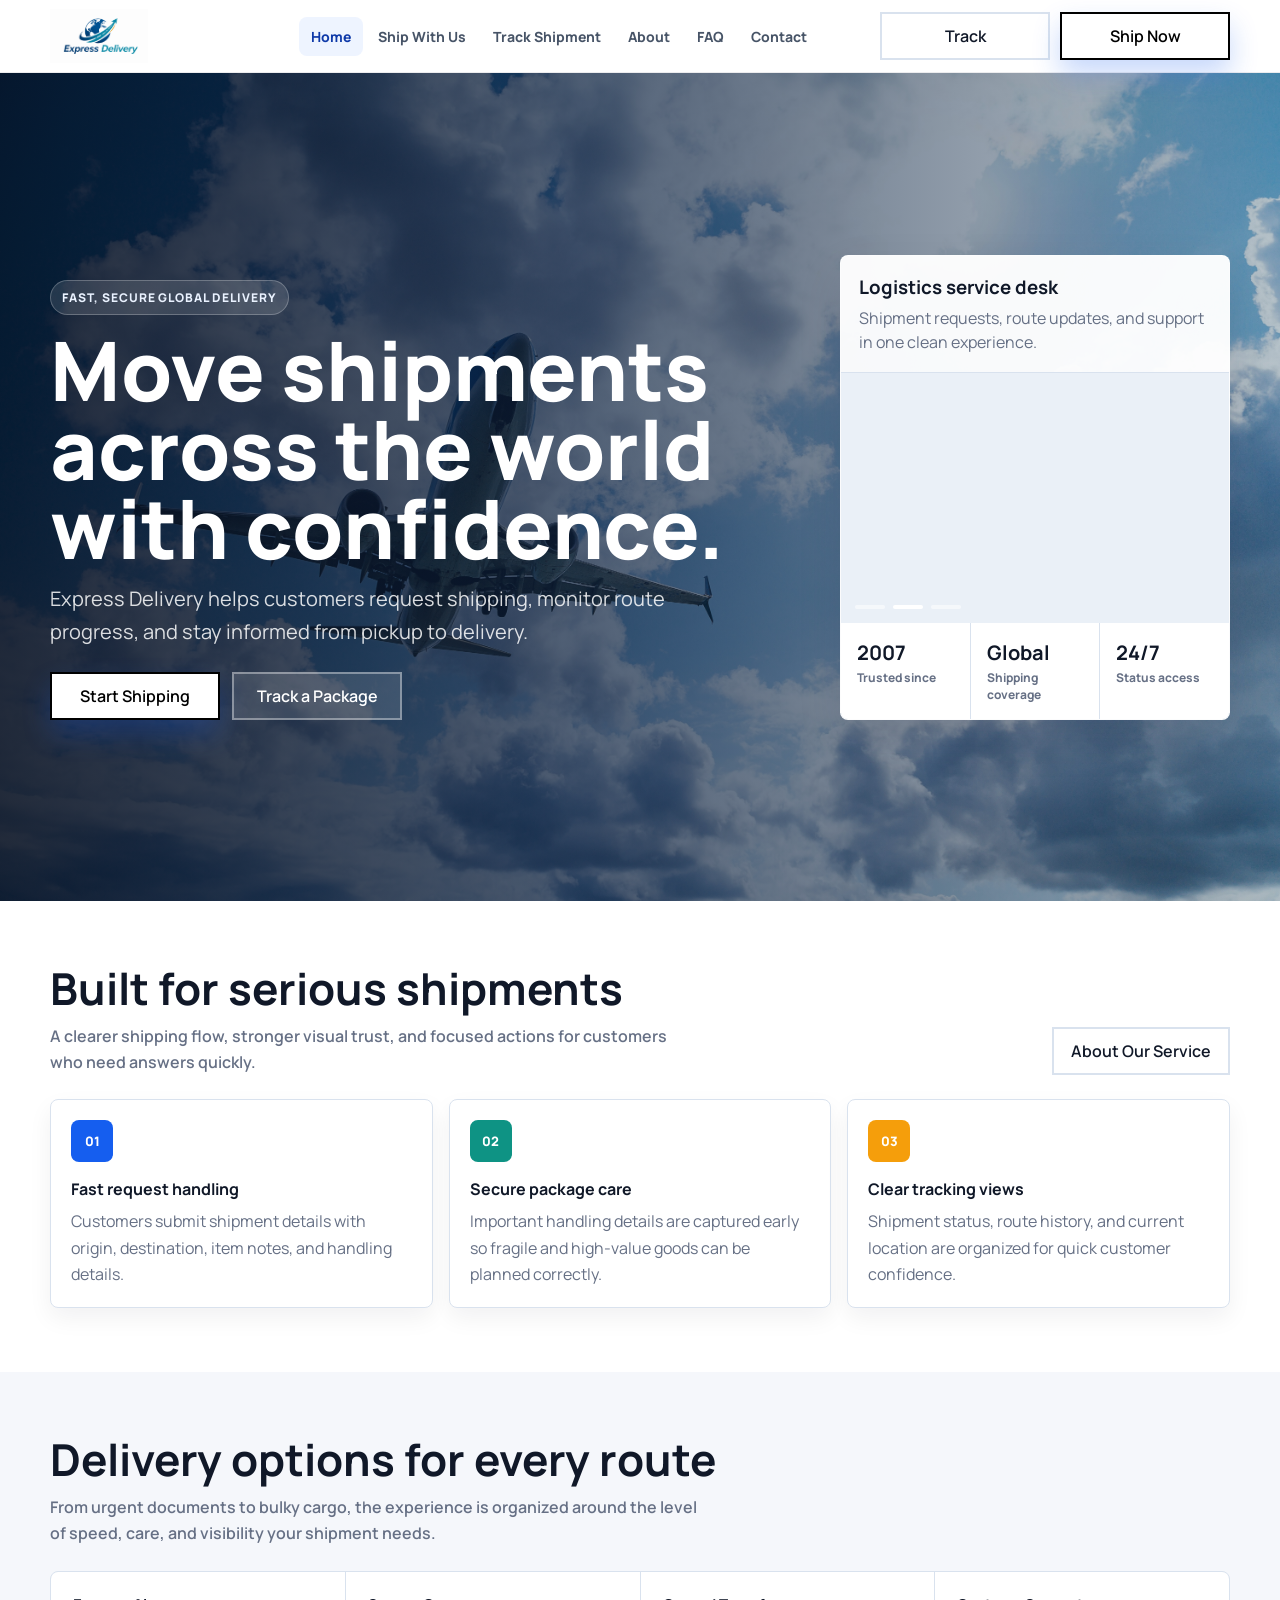
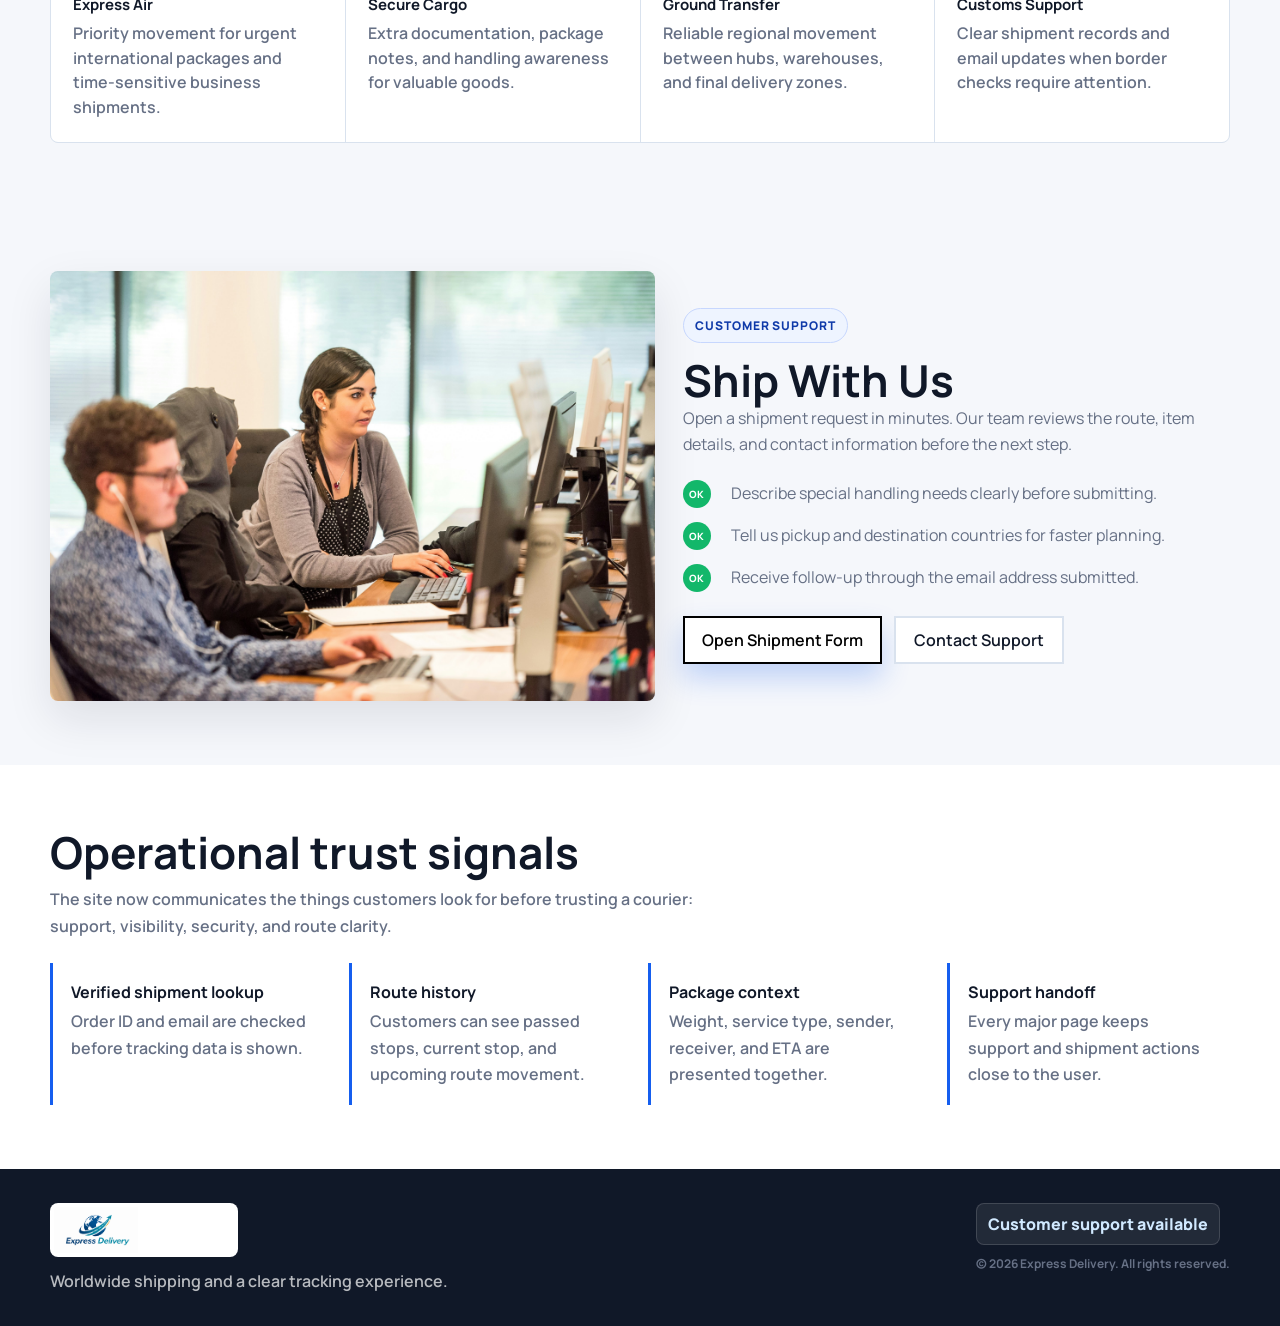
==== commit 26310a77: "Update Express Delivery site" ====
--- a/index.html
+++ b/index.html
@@ -4,7 +4,7 @@
   <meta charset="utf-8" />
   <meta name="viewport" content="width=device-width,initial-scale=1" />
   <title>Express Delivery | Worldwide Shipping & Tracking</title>
-  <link rel="icon" type="image/svg+xml" href="assets/favicon.svg" />
+  <link rel="icon" type="image/svg+xml" href="assets/favicon.svg" />
   <link rel="stylesheet" href="style.css" />
 </head>
 <body>
--- a/style.css
+++ b/style.css
@@ -1058,15 +1058,30 @@
   box-shadow: 0 0 0 5px rgba(18, 183, 106, .14);
 }
 
-.step.current .bullet,
+.step.current .bullet {
+  background: var(--blue);
+  box-shadow: 0 0 0 5px rgba(21, 94, 239, .14);
+}
+
+.step.problem .bullet,
 .step.warning .bullet {
   background: var(--red);
   box-shadow: 0 0 0 5px rgba(217, 45, 32, .14);
 }
 
-.step.current b,
+.step.current b {
+  color: var(--blue);
+}
+
+.step.problem b,
 .step.warning b {
   color: var(--red);
+}
+
+.step-status {
+  font-size: 12px;
+  text-transform: uppercase;
+  letter-spacing: .06em;
 }
 
 .track-alert-wrap {
@@ -1100,14 +1115,26 @@
   height: 16px;
   border: 2px solid #fff;
   border-radius: 50%;
+  background: var(--blue);
+  box-shadow: 0 0 0 0 rgba(21, 94, 239, .56);
+  animation: pulseBlue 1.4s infinite;
+}
+
+.blinkDot.problem {
   background: var(--red);
   box-shadow: 0 0 0 0 rgba(217, 45, 32, .56);
-  animation: pulseRed 1.4s infinite;
+  animation-name: pulseRed;
 }
 
 @keyframes pulseRed {
   70% {
     box-shadow: 0 0 0 14px rgba(217, 45, 32, 0);
+  }
+}
+
+@keyframes pulseBlue {
+  70% {
+    box-shadow: 0 0 0 14px rgba(21, 94, 239, 0);
   }
 }
 
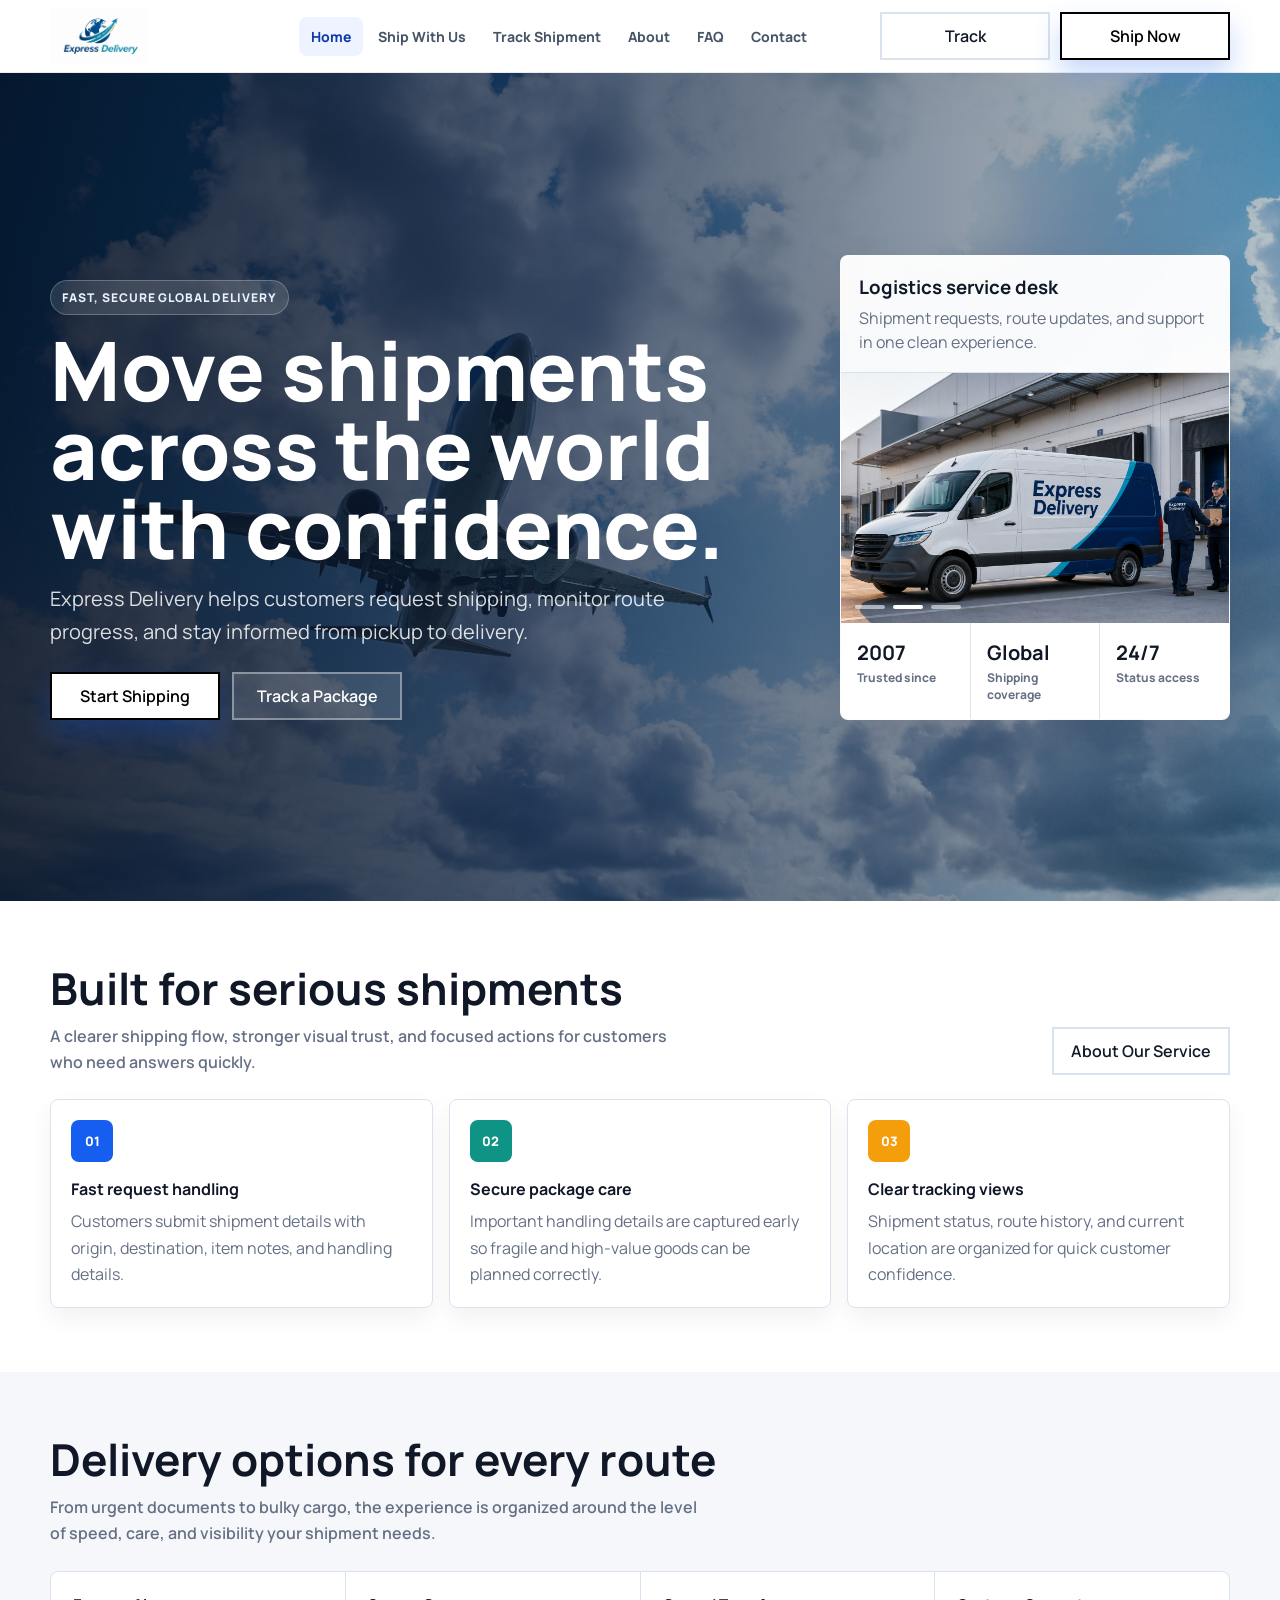
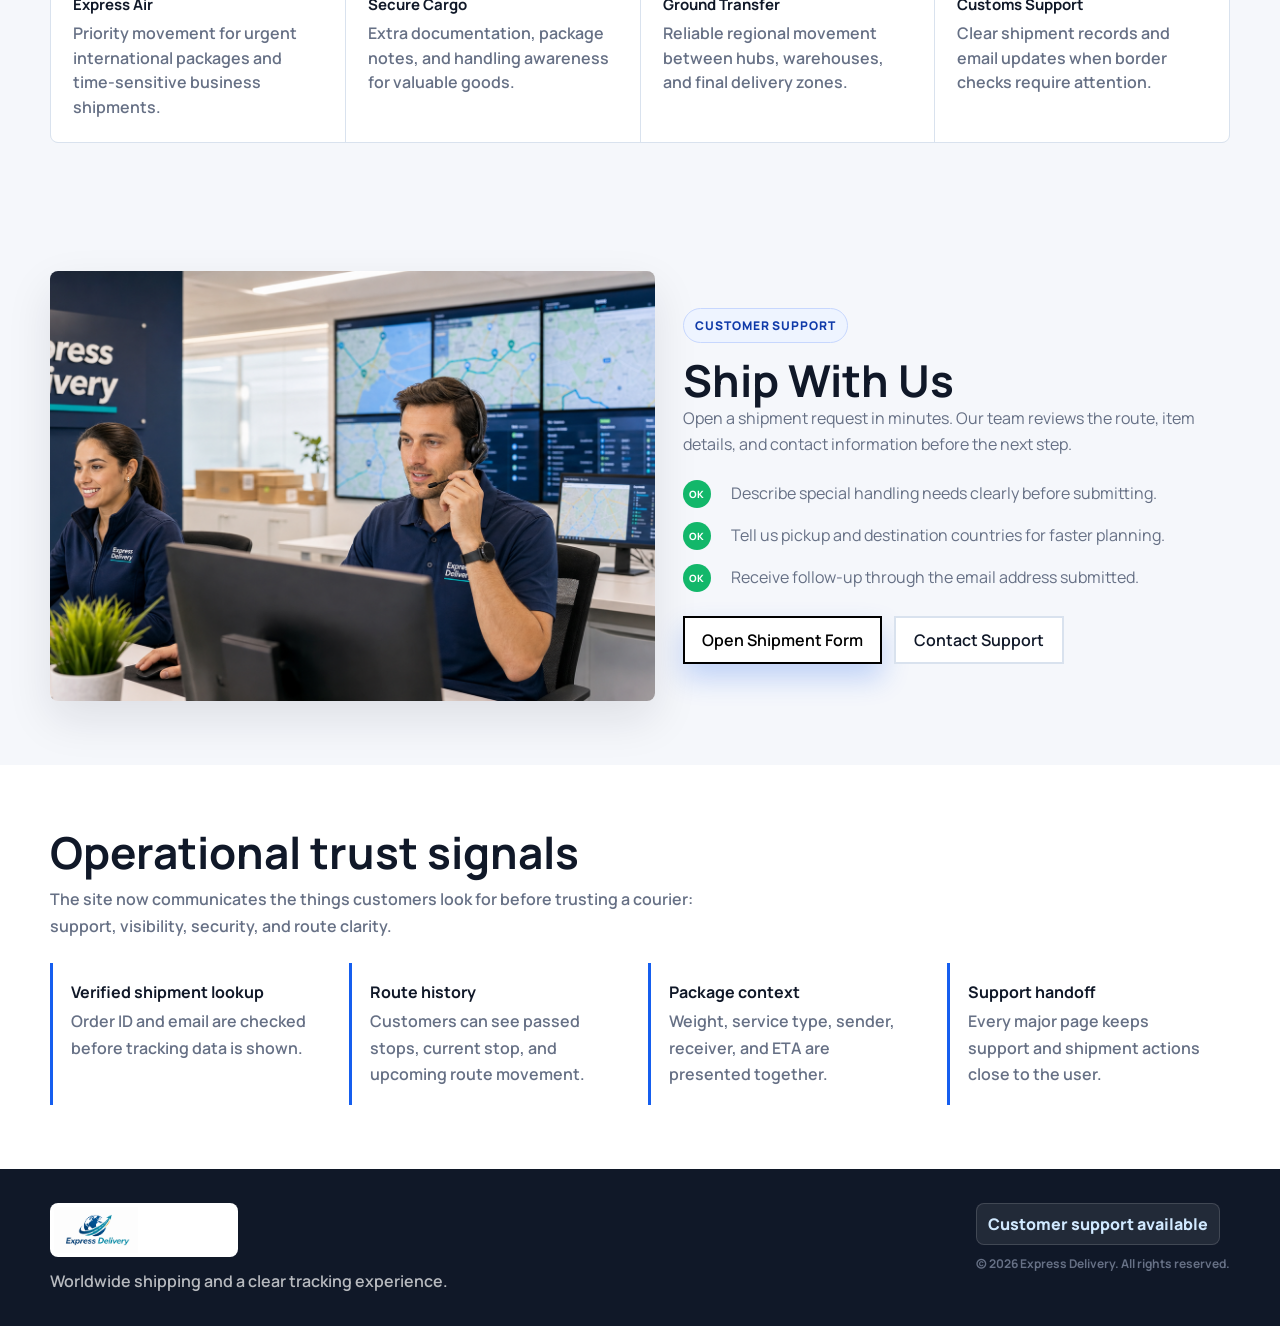
==== commit f8142d44: "Add branded logistics images" ====
--- a/index.html
+++ b/index.html
@@ -57,9 +57,9 @@
             <p>Shipment requests, route updates, and support in one clean experience.</p>
           </div>
           <div class="slider" data-slider>
-            <div class="slide active" style="background-image:url('plane3.jpg')"></div>
-            <div class="slide" style="background-image:url('warehouse.jpg')"></div>
-            <div class="slide" style="background-image:url('ship-55.jpg')"></div>
+            <div class="slide active" style="background-image:url('assets/express-plane.png')"></div>
+            <div class="slide" style="background-image:url('assets/express-van.png')"></div>
+            <div class="slide" style="background-image:url('assets/express-ship.png')"></div>
             <div class="slider-controls" data-dots></div>
           </div>
           <div class="metrics">
@@ -120,7 +120,7 @@
 
     <section class="section alt">
       <div class="container feature">
-        <div class="feature-media" style="background-image:url('customer care.jpg')"></div>
+        <div class="feature-media" style="background-image:url('assets/express-support.png')"></div>
         <div class="feature-copy">
           <div class="eyebrow" style="color:var(--blue-dark);background:#eef4ff;border-color:#c7d7fe">Customer support</div>
           <h2 style="margin-top:14px">Ship With Us</h2>
